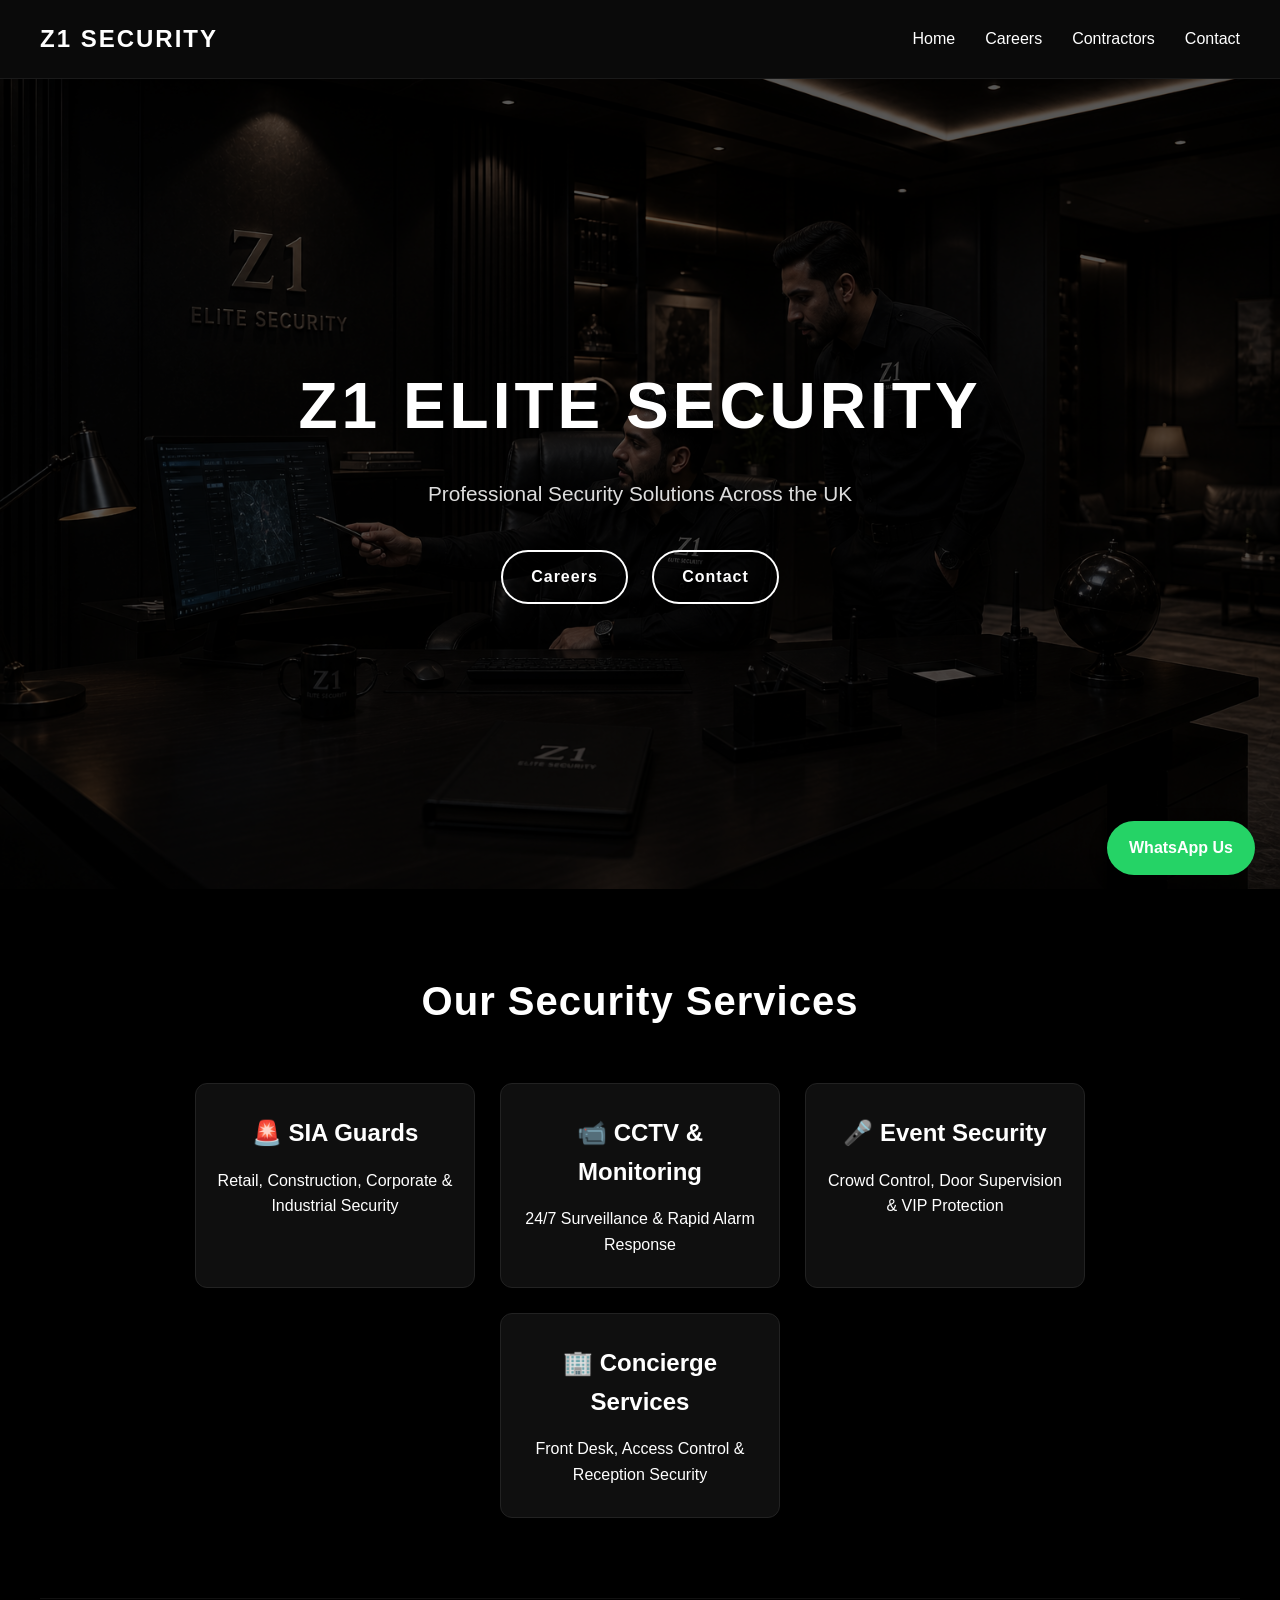
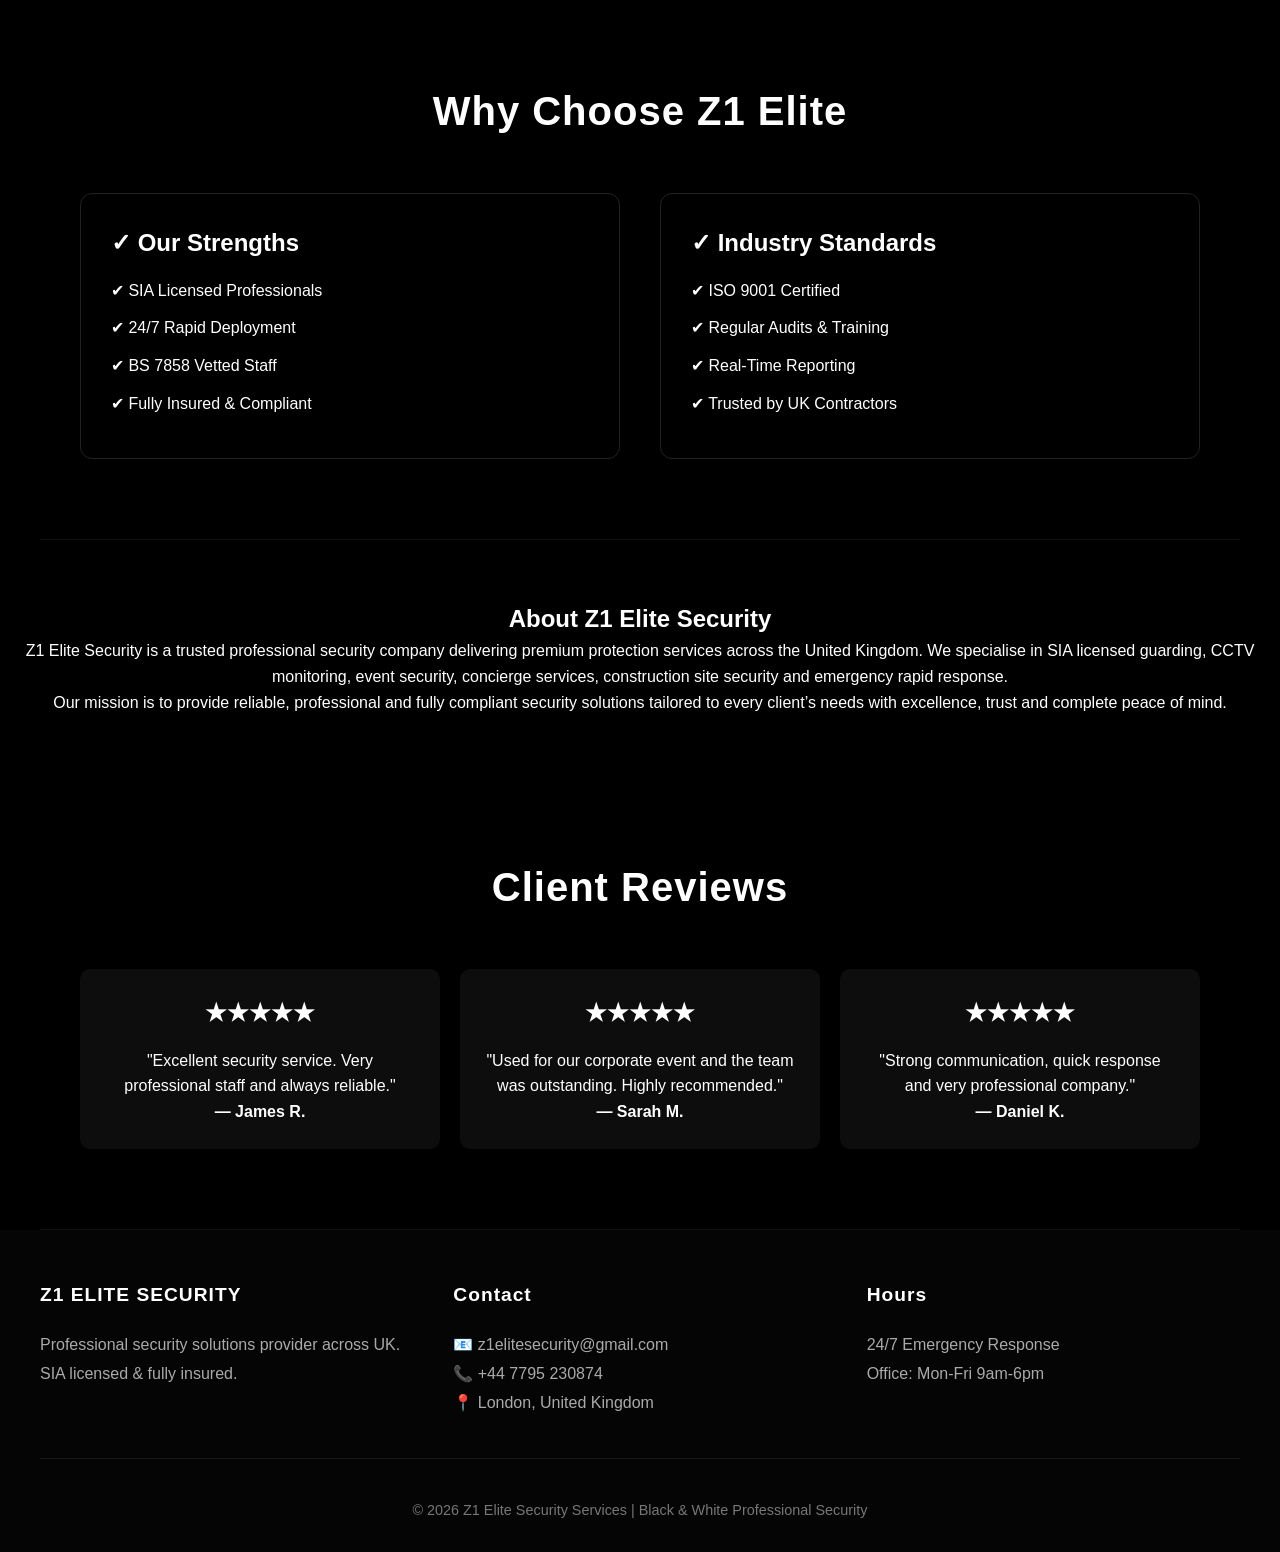
==== index.html @ 3ea1c251 "Update index.html" ====
<!DOCTYPE html>
<html lang="en">
<head>
  <meta charset="UTF-8">
  <meta name="viewport" content="width=device-width, initial-scale=1.0">

  <!-- SEO Fixed -->
  <title>Z1 Elite Security</title>
  <meta name="description" content="Z1 Elite Security provides professional security solutions across the UK including SIA Guards, CCTV Monitoring, Event Security, Concierge Services and 24/7 emergency response.">
  <meta name="keywords" content="Z1 Elite Security, Z1 Security, Security Company UK, SIA Guards London, CCTV Monitoring, Event Security, Security Services UK">
  <meta name="author" content="Z1 Elite Security">
  <meta name="robots" content="index, follow">

  <link rel="icon" href="logo.png">
  <link rel="stylesheet" href="style.css">

  <style>
    /* Hero Section with Banner Image */
    .hero {
      position: relative;
      width: 100%;
      height: 90vh;
      min-height: 500px;
      background: url('bg.png.PNG') center center/cover no-repeat;
      display: flex;
      align-items: center;
      justify-content: center;
      text-align: center;
    }

    .hero-overlay {
      background: rgba(0, 0, 0, 0.65);
      width: 100%;
      height: 100%;
      display: flex;
      flex-direction: column;
      align-items: center;
      justify-content: center;
      padding: 20px;
    }

    .hero h1 {
      font-size: 4rem;
      letter-spacing: 4px;
      margin-bottom: 20px;
      font-weight: 700;
      text-transform: uppercase;
    }

    .hero p {
      font-size: 1.3rem;
      color: #dddddd;
      margin-bottom: 30px;
    }

    .about-section {
      padding: 60px 20px;
      text-align: center;
    }

    .reviews-grid {
      display: grid;
      grid-template-columns: repeat(auto-fit, minmax(280px, 1fr));
      gap: 20px;
      margin-top: 30px;
    }

    .review-card {
      padding: 25px;
      border-radius: 10px;
      background: rgba(255,255,255,0.05);
      box-shadow: 0 5px 15px rgba(0,0,0,0.1);
    }

    .whatsapp-btn {
      position: fixed;
      bottom: 25px;
      right: 25px;
      background: #25D366;
      color: white;
      padding: 14px 22px;
      border-radius: 50px;
      text-decoration: none;
      font-weight: bold;
      z-index: 9999;
      box-shadow: 0 6px 18px rgba(0,0,0,0.25);
    }

    @media (max-width: 800px) {
      .hero h1 {
        font-size: 2rem;
      }
    }
  </style>
</head>
<body>

<nav>
  <div class="logo-text">Z1 SECURITY</div>
  <ul>
    <li><a href="index.html">Home</a></li>
    <li><a href="careers.html">Careers</a></li>
    <li><a href="contractors.html">Contractors</a></li>
    <li><a href="contact.html">Contact</a></li>
  </ul>
</nav>

<!-- Hero Banner Preserved -->
<div class="hero">
  <div class="hero-overlay">
    <h1>Z1 ELITE SECURITY</h1>
    <p>Professional Security Solutions Across the UK</p>
    <div>
      <a href="careers.html" class="btn">Careers</a>
      <a href="contact.html" class="btn">Contact</a>
    </div>
  </div>
</div>

<div class="section">
  <h2>Our Security Services</h2>
  <div class="services-grid">
    <div class="service-card">
      <h3>🚨 SIA Guards</h3>
      <p>Retail, Construction, Corporate & Industrial Security</p>
    </div>
    <div class="service-card">
      <h3>📹 CCTV & Monitoring</h3>
      <p>24/7 Surveillance & Rapid Alarm Response</p>
    </div>
    <div class="service-card">
      <h3>🎤 Event Security</h3>
      <p>Crowd Control, Door Supervision & VIP Protection</p>
    </div>
    <div class="service-card">
      <h3>🏢 Concierge Services</h3>
      <p>Front Desk, Access Control & Reception Security</p>
    </div>
  </div>
</div>

<div class="section">
  <h2>Why Choose Z1 Elite</h2>
  <div class="two-columns">
    <div class="info-box">
      <h3>✓ Our Strengths</h3>
      <ul>
        <li>✔ SIA Licensed Professionals</li>
        <li>✔ 24/7 Rapid Deployment</li>
        <li>✔ BS 7858 Vetted Staff</li>
        <li>✔ Fully Insured & Compliant</li>
      </ul>
    </div>
    <div class="info-box">
      <h3>✓ Industry Standards</h3>
      <ul>
        <li>✔ ISO 9001 Certified</li>
        <li>✔ Regular Audits & Training</li>
        <li>✔ Real-Time Reporting</li>
        <li>✔ Trusted by UK Contractors</li>
      </ul>
    </div>
  </div>
</div>

<!-- Added Professional About Section -->
<div class="about-section">
  <h2>About Z1 Elite Security</h2>
  <p>
    Z1 Elite Security is a trusted professional security company delivering
    premium protection services across the United Kingdom. We specialise in
    SIA licensed guarding, CCTV monitoring, event security, concierge services,
    construction site security and emergency rapid response.
  </p>
  <p>
    Our mission is to provide reliable, professional and fully compliant
    security solutions tailored to every client’s needs with excellence,
    trust and complete peace of mind.
  </p>
</div>

<!-- Added Reviews -->
<div class="section">
  <h2>Client Reviews</h2>
  <div class="reviews-grid">

    <div class="review-card">
      <h3>★★★★★</h3>
      <p>"Excellent security service. Very professional staff and always reliable."</p>
      <strong>— James R.</strong>
    </div>

    <div class="review-card">
      <h3>★★★★★</h3>
      <p>"Used for our corporate event and the team was outstanding. Highly recommended."</p>
      <strong>— Sarah M.</strong>
    </div>

    <div class="review-card">
      <h3>★★★★★</h3>
      <p>"Strong communication, quick response and very professional company."</p>
      <strong>— Daniel K.</strong>
    </div>

  </div>
</div>

<footer>
  <div class="footer-content">
    <div class="footer-column">
      <h4>Z1 ELITE SECURITY</h4>
      <p>Professional security solutions provider across UK. SIA licensed & fully insured.</p>
    </div>

    <div class="footer-column">
      <h4>Contact</h4>
      <p>📧 z1elitesecurity@gmail.com</p>
      <p>📞 +44 7795 230874</p>
      <p>📍 London, United Kingdom</p>
    </div>

    <div class="footer-column">
      <h4>Hours</h4>
      <p>24/7 Emergency Response</p>
      <p>Office: Mon-Fri 9am-6pm</p>
    </div>
  </div>

  <div class="copyright">
    © 2026 Z1 Elite Security Services | Black & White Professional Security
  </div>
</footer>

<!-- WhatsApp Button -->
<a href="https://wa.me/447795230874" class="whatsapp-btn" target="_blank">
  WhatsApp Us
</a>

</body>
</html>
---- style.css ----
/* style.css - Professional Black & White Theme */

* {
  margin: 0;
  padding: 0;
  box-sizing: border-box;
}

body {
  background: #000000;
  color: #ffffff;
  font-family: 'Segoe UI', Arial, sans-serif;
  line-height: 1.6;
}

html {
  scroll-behavior: smooth;
}

/* Navbar */
nav {
  display: flex;
  justify-content: space-between;
  align-items: center;
  padding: 20px 40px;
  background: #0a0a0a;
  border-bottom: 1px solid #1a1a1a;
  position: sticky;
  top: 0;
  z-index: 100;
}

nav .logo-text {
  font-size: 1.5rem;
  font-weight: bold;
  letter-spacing: 2px;
  color: #ffffff;
}

nav ul {
  display: flex;
  list-style: none;
  gap: 30px;
}

nav ul li a {
  color: #ffffff;
  text-decoration: none;
  font-weight: 500;
  transition: 0.3s;
}

nav ul li a:hover {
  color: #aaaaaa;
}

/* Buttons */
.btn {
  display: inline-block;
  background: transparent;
  color: white;
  border: 2px solid white;
  padding: 12px 28px;
  margin: 10px;
  text-decoration: none;
  font-weight: bold;
  letter-spacing: 1px;
  transition: 0.3s;
  border-radius: 40px;
  cursor: pointer;
}

.btn:hover {
  background: white;
  color: black;
}

/* Sections */
.section {
  padding: 80px 40px;
  max-width: 1200px;
  margin: 0 auto;
  text-align: center;
  border-bottom: 1px solid #111;
}

.section h2 {
  font-size: 2.5rem;
  margin-bottom: 50px;
  letter-spacing: 1px;
}

.section h3 {
  font-size: 1.5rem;
  margin-bottom: 15px;
}

/* Cards Grid */
.services-grid, .team-grid {
  display: flex;
  flex-wrap: wrap;
  justify-content: center;
  gap: 25px;
}

.service-card, .team-card {
  background: #0f0f0f;
  padding: 30px 20px;
  width: 280px;
  border-radius: 12px;
  border: 1px solid #222;
  transition: 0.3s;
}

.service-card:hover, .team-card:hover {
  transform: translateY(-5px);
  background: #141414;
}

/* Forms */
input, textarea, select {
  width: 80%;
  max-width: 500px;
  padding: 12px;
  margin: 10px auto;
  background: #1a1a1a;
  border: 1px solid #333;
  color: white;
  border-radius: 6px;
  font-size: 1rem;
  display: block;
}

input:focus, textarea:focus {
  outline: none;
  border-color: #666;
}

/* Footer */
footer {
  background: #050505;
  padding: 50px 40px 30px;
}

.footer-content {
  max-width: 1200px;
  margin: 0 auto;
  display: flex;
  flex-wrap: wrap;
  justify-content: space-between;
  gap: 40px;
}

.footer-column {
  flex: 1;
  min-width: 200px;
}

.footer-column h4 {
  font-size: 1.2rem;
  margin-bottom: 20px;
  letter-spacing: 1px;
}

.footer-column p, .footer-column a {
  color: #aaaaaa;
  text-decoration: none;
  line-height: 1.8;
}

.footer-column a:hover {
  color: white;
}

.copyright {
  text-align: center;
  padding-top: 40px;
  margin-top: 40px;
  border-top: 1px solid #1a1a1a;
  color: #777;
  font-size: 0.9rem;
}

/* Two Columns Layout */
.two-columns {
  display: flex;
  flex-wrap: wrap;
  gap: 40px;
  justify-content: center;
  text-align: left;
}

.info-box {
  background: #000000;
  padding: 30px;
  border-radius: 12px;
  flex: 1;
  min-width: 250px;
  border: 1px solid #222;
}

.info-box ul {
  list-style: none;
}

.info-box li {
  margin: 12px 0;
  color: #ffffff;
}

/* Responsive */
@media (max-width: 800px) {
  nav {
    flex-direction: column;
    gap: 15px;
  }
  .section h2 {
    font-size: 1.8rem;
  }
  .section {
    padding: 50px 20px;
  }
  input, textarea {
    width: 95%;
  }
}
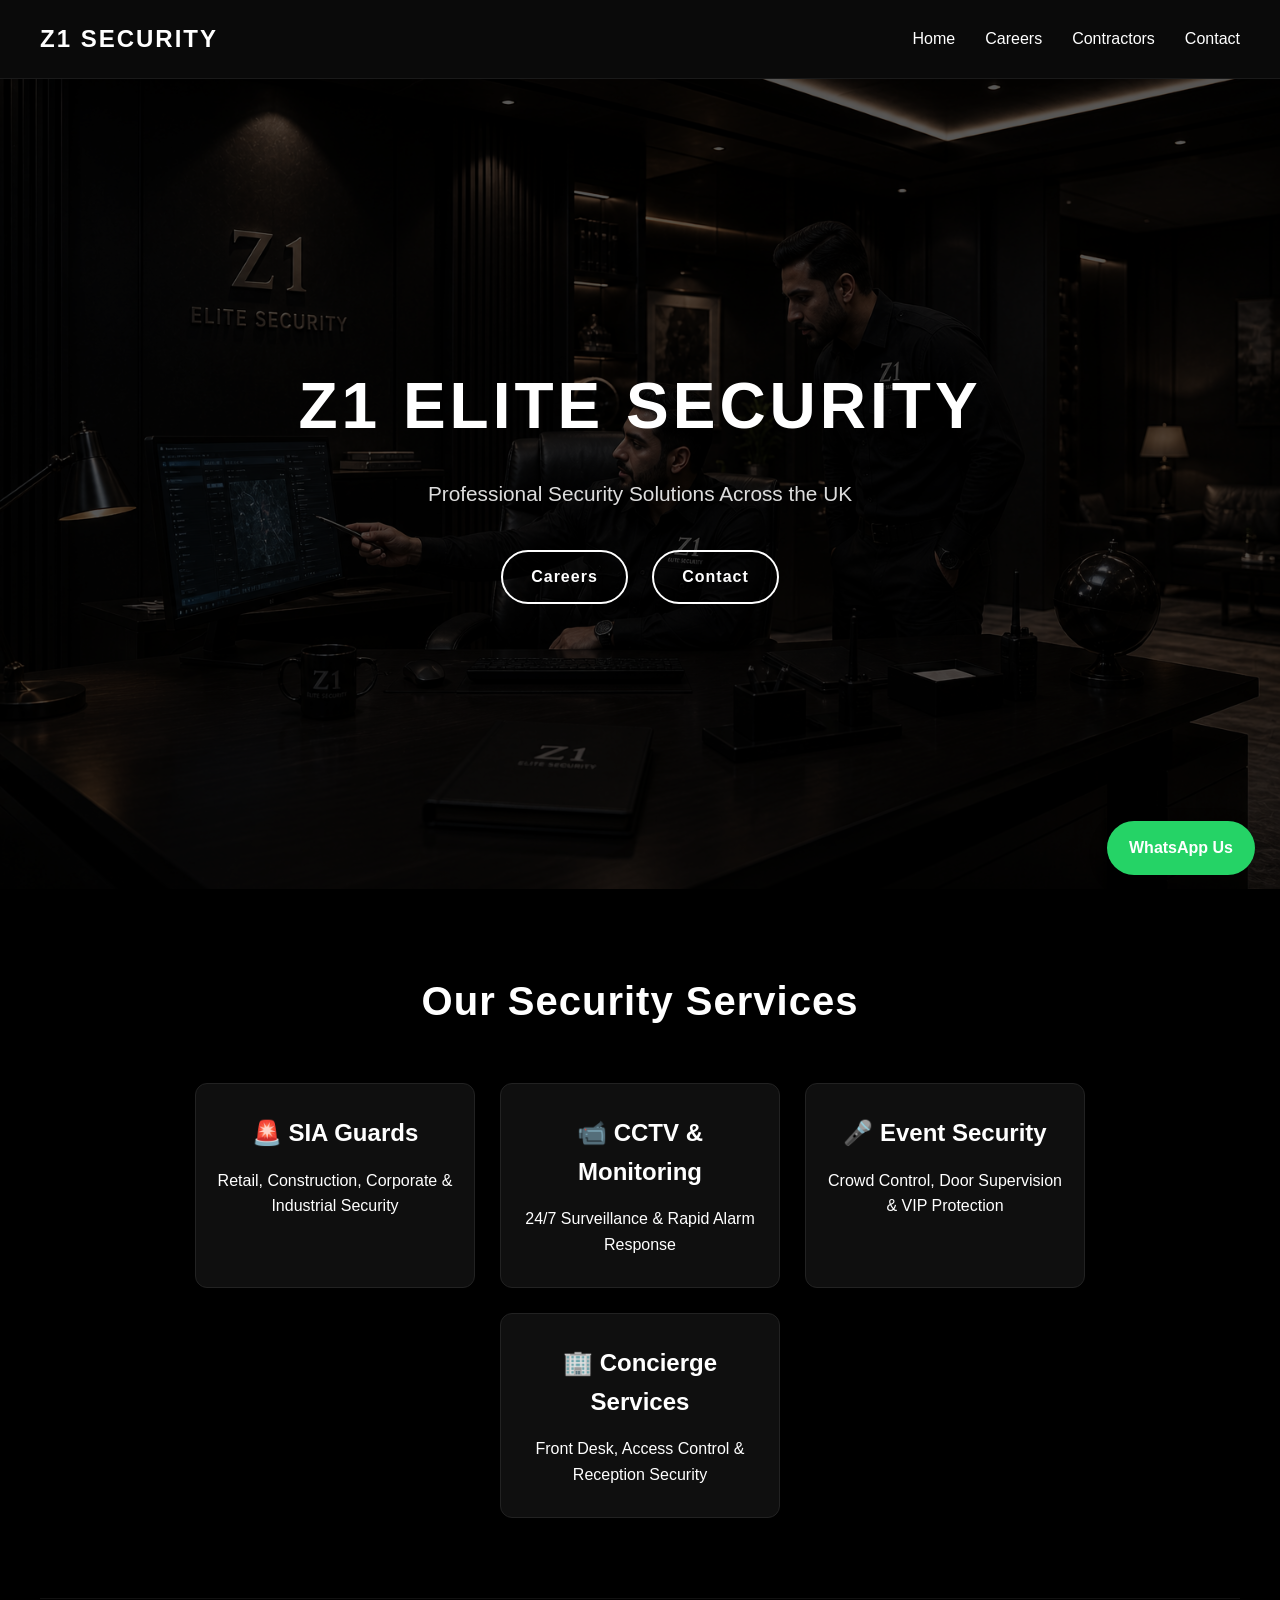
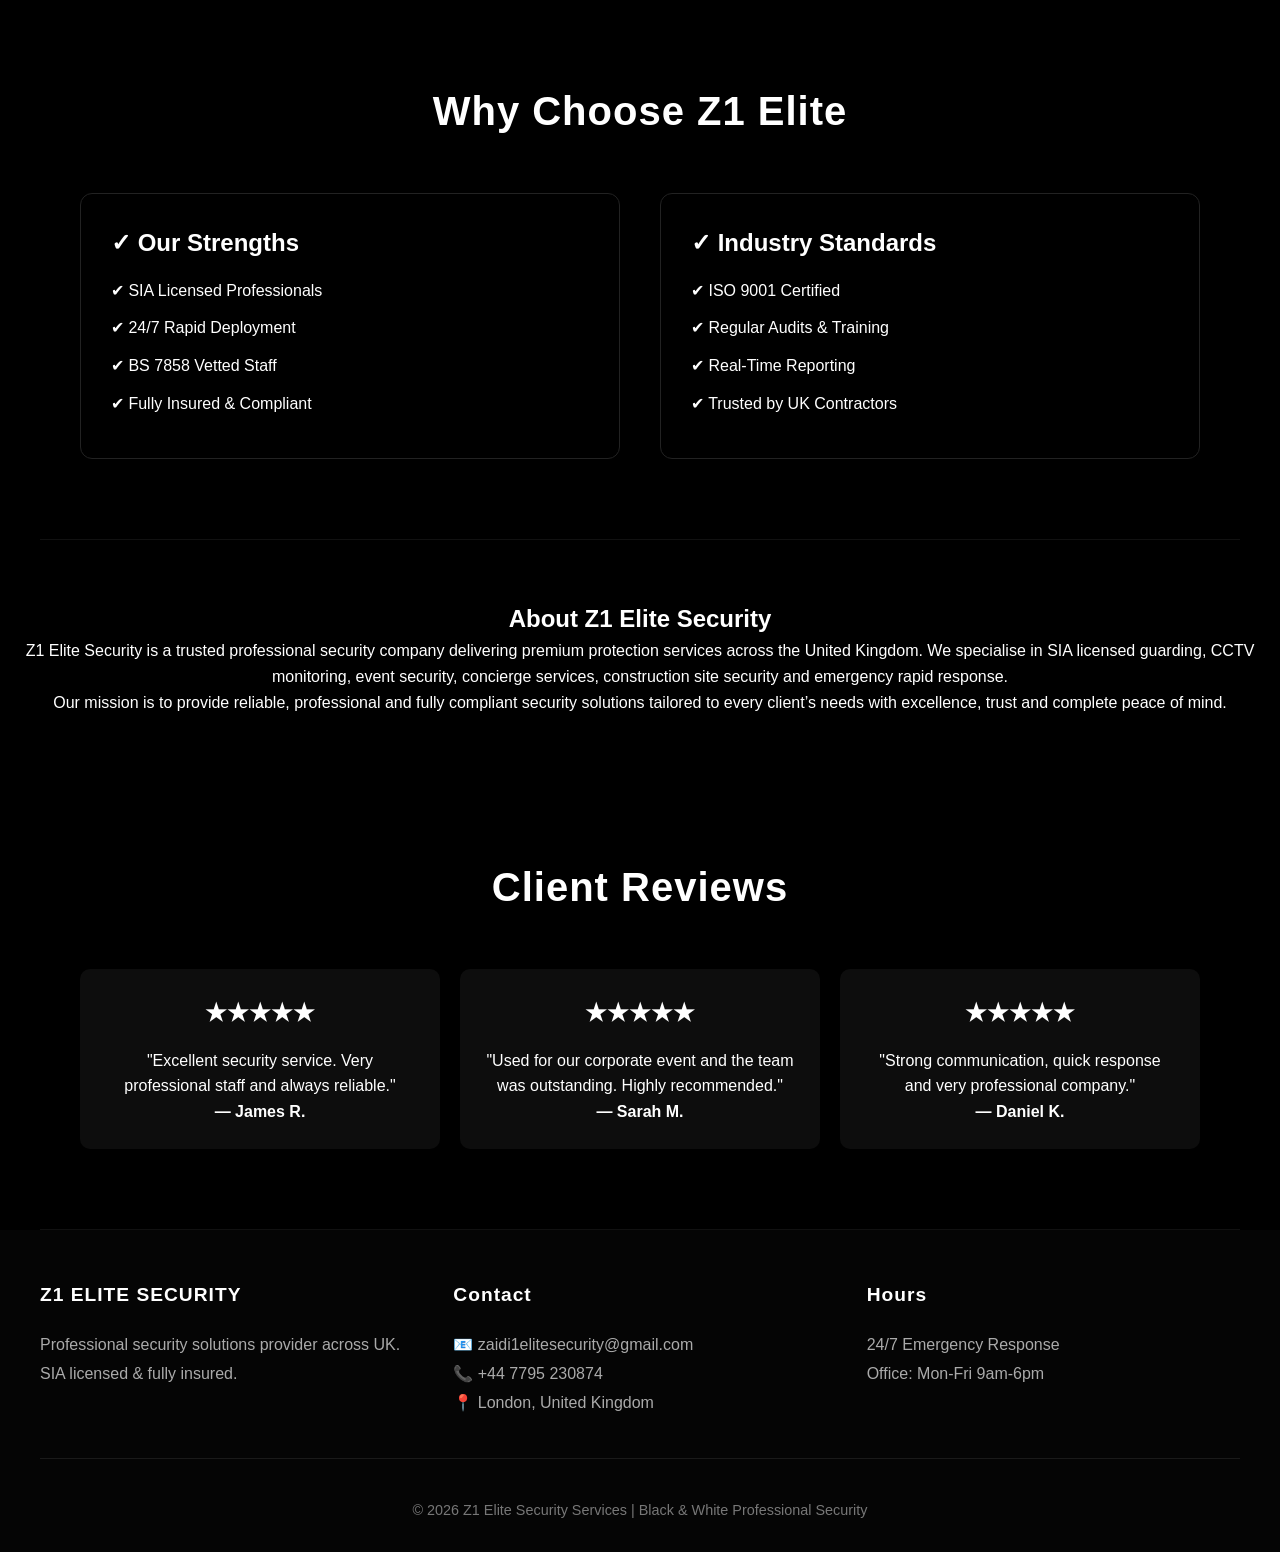
==== commit 91ab4ff4: "Update index.html" ====
--- a/index.html
+++ b/index.html
@@ -214,7 +214,7 @@
 
     <div class="footer-column">
       <h4>Contact</h4>
-      <p>📧 z1elitesecurity@gmail.com</p>
+      <p>📧 zaidi1elitesecurity@gmail.com</p>
       <p>📞 +44 7795 230874</p>
       <p>📍 London, United Kingdom</p>
     </div>
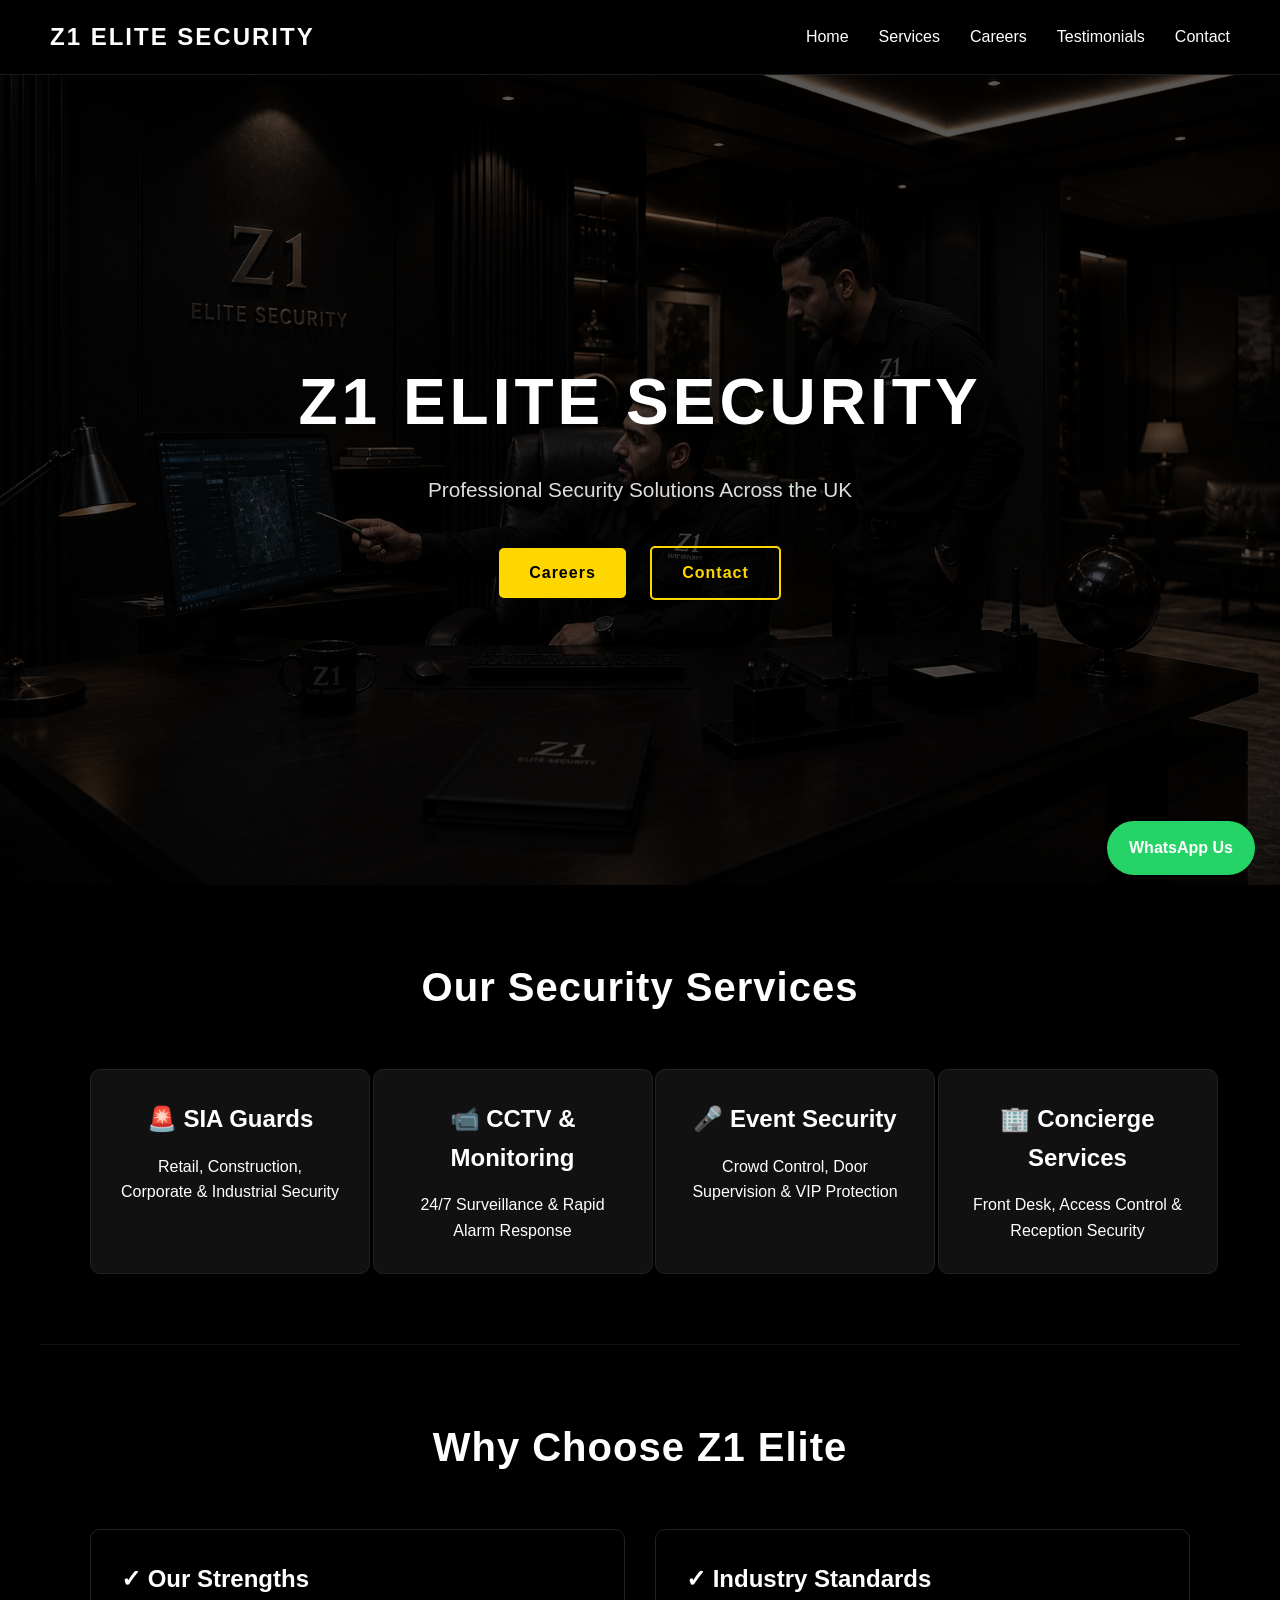
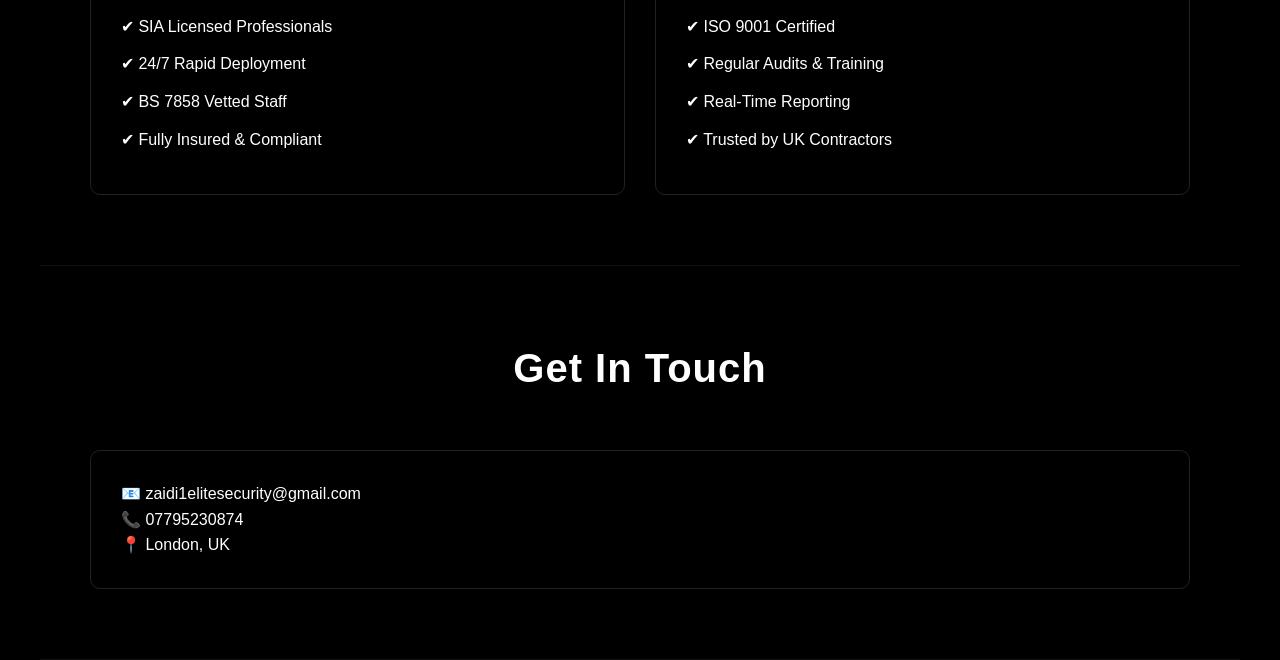
==== commit a7b000de: "Update index.html" ====
--- a/index.html
+++ b/index.html
@@ -5,17 +5,95 @@
   <meta name="viewport" content="width=device-width, initial-scale=1.0">
 
   <!-- SEO Fixed -->
-  <title>Z1 Elite Security</title>
+  <title>Z1 Elite Security Services | Security Company London UK</title>
+
   <meta name="description" content="Z1 Elite Security provides professional security solutions across the UK including SIA Guards, CCTV Monitoring, Event Security, Concierge Services and 24/7 emergency response.">
+
   <meta name="keywords" content="Z1 Elite Security, Z1 Security, Security Company UK, SIA Guards London, CCTV Monitoring, Event Security, Security Services UK">
+
   <meta name="author" content="Z1 Elite Security">
   <meta name="robots" content="index, follow">
 
   <link rel="icon" href="logo.png">
+  <link rel="canonical" href="https://z1elitesecurity.com/">
   <link rel="stylesheet" href="style.css">
 
+  <!-- Open Graph SEO -->
+  <meta property="og:title" content="Z1 Elite Security Services | London UK">
+  <meta property="og:description" content="Professional SIA Licensed Security Company in UK offering Guards, CCTV & Event Security.">
+  <meta property="og:type" content="website">
+  <meta property="og:url" content="https://z1elitesecurity.com">
+
+  <!-- Schema SEO -->
+  <script type="application/ld+json">
+  {
+    "@context": "https://schema.org",
+    "@type": "Organization",
+    "name": "Z1 Elite Security Services",
+    "url": "https://z1elitesecurity.com",
+    "email": "zaidi1elitesecurity@gmail.com",
+    "telephone": "+447795230874",
+    "address": {
+      "@type": "PostalAddress",
+      "addressLocality": "London",
+      "addressCountry": "UK"
+    }
+  }
+  </script>
+
   <style>
-    /* Hero Section with Banner Image */
+    * {
+      margin: 0;
+      padding: 0;
+      box-sizing: border-box;
+    }
+
+    body {
+      font-family: 'Segoe UI', Tahoma, Geneva, Verdana, sans-serif;
+      line-height: 1.6;
+      color: #fff;
+      background: #000;
+    }
+
+    /* Sticky Navigation */
+    nav {
+      background: #000;
+      color: white;
+      display: flex;
+      justify-content: space-between;
+      align-items: center;
+      padding: 18px 50px;
+      position: sticky;
+      top: 0;
+      z-index: 1000;
+      flex-wrap: wrap;
+    }
+
+    .logo-text {
+      font-size: 1.5rem;
+      font-weight: bold;
+      letter-spacing: 2px;
+    }
+
+    nav ul {
+      display: flex;
+      list-style: none;
+      gap: 30px;
+      flex-wrap: wrap;
+    }
+
+    nav ul li a {
+      color: white;
+      text-decoration: none;
+      font-weight: 500;
+      transition: 0.3s;
+    }
+
+    nav ul li a:hover {
+      color: gold;
+    }
+
+    /* Hero Section */
     .hero {
       position: relative;
       width: 100%;
@@ -45,6 +123,7 @@
       margin-bottom: 20px;
       font-weight: 700;
       text-transform: uppercase;
+      color: white;
     }
 
     .hero p {
@@ -53,23 +132,80 @@
       margin-bottom: 30px;
     }
 
-    .about-section {
-      padding: 60px 20px;
+    .btn {
+      display: inline-block;
+      background: gold;
+      color: black;
+      padding: 12px 30px;
+      margin: 10px;
+      text-decoration: none;
+      font-weight: bold;
+      border-radius: 5px;
+      transition: 0.3s;
+      border: none;
+      cursor: pointer;
+    }
+
+    .btn-outline {
+      background: transparent;
+      border: 2px solid gold;
+      color: gold;
+    }
+
+    .btn-outline:hover {
+      background: gold;
+      color: black;
+    }
+
+    .btn:hover {
+      transform: translateY(-3px);
+      box-shadow: 0 5px 15px rgba(0,0,0,0.3);
+    }
+
+    /* Sections */
+    .section {
+      padding: 70px 50px;
+      max-width: 1200px;
+      margin: auto;
+    }
+
+    .section h2 {
       text-align: center;
-    }
-
-    .reviews-grid {
+      font-size: 2.5rem;
+      margin-bottom: 50px;
+      color: #fff;
+    }
+
+    .services-grid {
       display: grid;
-      grid-template-columns: repeat(auto-fit, minmax(280px, 1fr));
-      gap: 20px;
+      grid-template-columns: repeat(auto-fit, minmax(250px, 1fr));
+      gap: 30px;
       margin-top: 30px;
     }
 
-    .review-card {
-      padding: 25px;
+    .service-card {
+      background: #111;
+      padding: 30px;
       border-radius: 10px;
-      background: rgba(255,255,255,0.05);
-      box-shadow: 0 5px 15px rgba(0,0,0,0.1);
+      text-align: center;
+      transition: 0.3s;
+    }
+
+    .service-card:hover {
+      transform: translateY(-10px);
+    }
+
+    .two-columns {
+      display: grid;
+      grid-template-columns: repeat(auto-fit, minmax(300px, 1fr));
+      gap: 30px;
+    }
+
+    .info-box {
+      background: #000;
+      padding: 30px;
+      border-radius: 10px;
+      border: 1px solid #222;
     }
 
     .whatsapp-btn {
@@ -83,7 +219,6 @@
       text-decoration: none;
       font-weight: bold;
       z-index: 9999;
-      box-shadow: 0 6px 18px rgba(0,0,0,0.25);
     }
 
     @media (max-width: 800px) {
@@ -93,31 +228,34 @@
     }
   </style>
 </head>
+
 <body>
 
 <nav>
-  <div class="logo-text">Z1 SECURITY</div>
+  <div class="logo-text">Z1 ELITE SECURITY</div>
   <ul>
-    <li><a href="index.html">Home</a></li>
-    <li><a href="careers.html">Careers</a></li>
-    <li><a href="contractors.html">Contractors</a></li>
-    <li><a href="contact.html">Contact</a></li>
+    <li><a href="#home">Home</a></li>
+    <li><a href="#services">Services</a></li>
+    <li><a href="#careers">Careers</a></li>
+    <li><a href="#testimonials">Testimonials</a></li>
+    <li><a href="#contact">Contact</a></li>
   </ul>
 </nav>
 
-<!-- Hero Banner Preserved -->
-<div class="hero">
+<!-- Hero Section -->
+<div class="hero" id="home">
   <div class="hero-overlay">
     <h1>Z1 ELITE SECURITY</h1>
     <p>Professional Security Solutions Across the UK</p>
     <div>
-      <a href="careers.html" class="btn">Careers</a>
-      <a href="contact.html" class="btn">Contact</a>
+      <a href="#careers" class="btn">Careers</a>
+      <a href="#contact" class="btn btn-outline">Contact</a>
     </div>
   </div>
 </div>
 
-<div class="section">
+<!-- Services -->
+<div class="section" id="services">
   <h2>Our Security Services</h2>
   <div class="services-grid">
     <div class="service-card">
@@ -139,6 +277,7 @@
   </div>
 </div>
 
+<!-- Why Choose -->
 <div class="section">
   <h2>Why Choose Z1 Elite</h2>
   <div class="two-columns">
@@ -151,6 +290,7 @@
         <li>✔ Fully Insured & Compliant</li>
       </ul>
     </div>
+
     <div class="info-box">
       <h3>✓ Industry Standards</h3>
       <ul>
@@ -163,78 +303,22 @@
   </div>
 </div>
 
-<!-- Added Professional About Section -->
-<div class="about-section">
-  <h2>About Z1 Elite Security</h2>
-  <p>
-    Z1 Elite Security is a trusted professional security company delivering
-    premium protection services across the United Kingdom. We specialise in
-    SIA licensed guarding, CCTV monitoring, event security, concierge services,
-    construction site security and emergency rapid response.
-  </p>
-  <p>
-    Our mission is to provide reliable, professional and fully compliant
-    security solutions tailored to every client’s needs with excellence,
-    trust and complete peace of mind.
-  </p>
-</div>
-
-<!-- Added Reviews -->
-<div class="section">
-  <h2>Client Reviews</h2>
-  <div class="reviews-grid">
-
-    <div class="review-card">
-      <h3>★★★★★</h3>
-      <p>"Excellent security service. Very professional staff and always reliable."</p>
-      <strong>— James R.</strong>
-    </div>
-
-    <div class="review-card">
-      <h3>★★★★★</h3>
-      <p>"Used for our corporate event and the team was outstanding. Highly recommended."</p>
-      <strong>— Sarah M.</strong>
-    </div>
-
-    <div class="review-card">
-      <h3>★★★★★</h3>
-      <p>"Strong communication, quick response and very professional company."</p>
-      <strong>— Daniel K.</strong>
-    </div>
-
+<!-- Contact -->
+<div class="section" id="contact">
+  <h2>Get In Touch</h2>
+  <div class="two-columns">
+    <div class="info-box">
+      <p>📧 zaidi1elitesecurity@gmail.com</p>
+      <p>📞 07795230874</p>
+      <p>📍 London, UK</p>
+    </div>
   </div>
 </div>
 
-<footer>
-  <div class="footer-content">
-    <div class="footer-column">
-      <h4>Z1 ELITE SECURITY</h4>
-      <p>Professional security solutions provider across UK. SIA licensed & fully insured.</p>
-    </div>
-
-    <div class="footer-column">
-      <h4>Contact</h4>
-      <p>📧 zaidi1elitesecurity@gmail.com</p>
-      <p>📞 +44 7795 230874</p>
-      <p>📍 London, United Kingdom</p>
-    </div>
-
-    <div class="footer-column">
-      <h4>Hours</h4>
-      <p>24/7 Emergency Response</p>
-      <p>Office: Mon-Fri 9am-6pm</p>
-    </div>
-  </div>
-
-  <div class="copyright">
-    © 2026 Z1 Elite Security Services | Black & White Professional Security
-  </div>
-</footer>
-
-<!-- WhatsApp Button -->
+<!-- WhatsApp -->
 <a href="https://wa.me/447795230874" class="whatsapp-btn" target="_blank">
   WhatsApp Us
 </a>
 
 </body>
-</html>+</html>
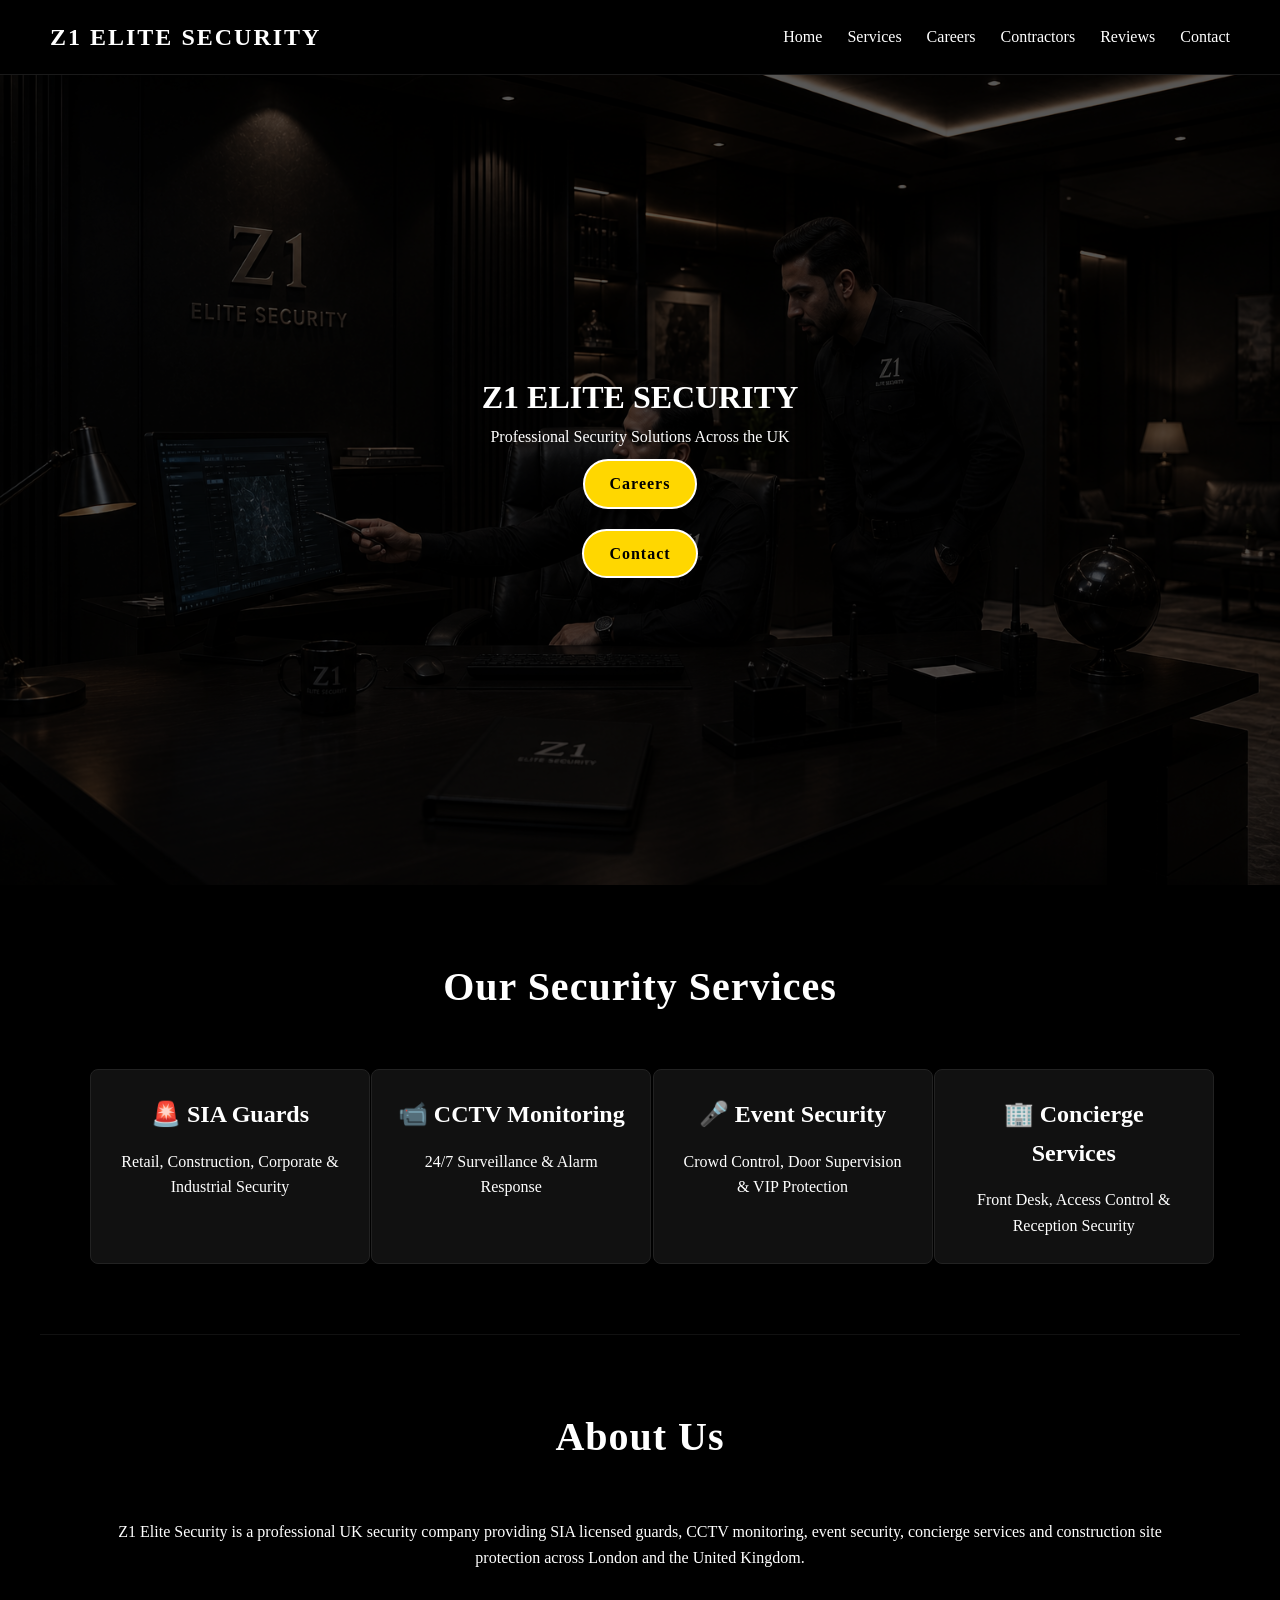
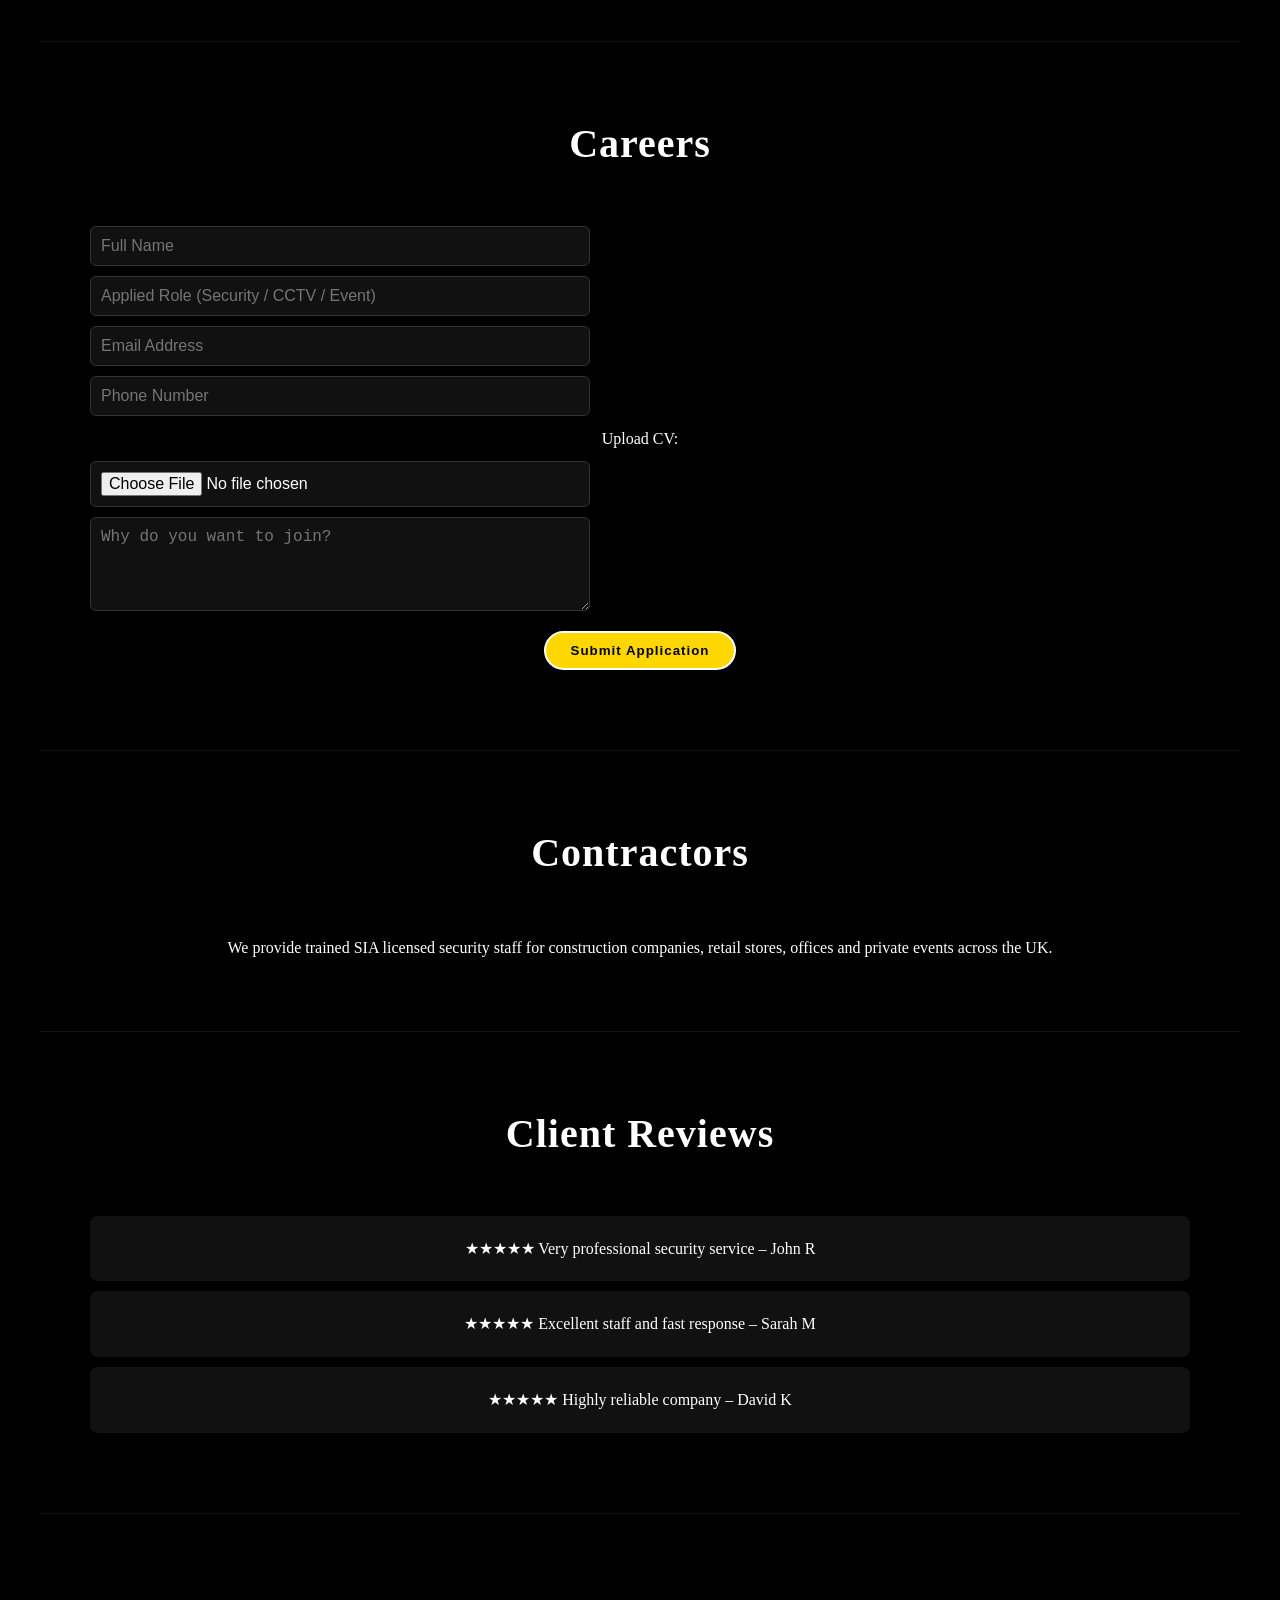
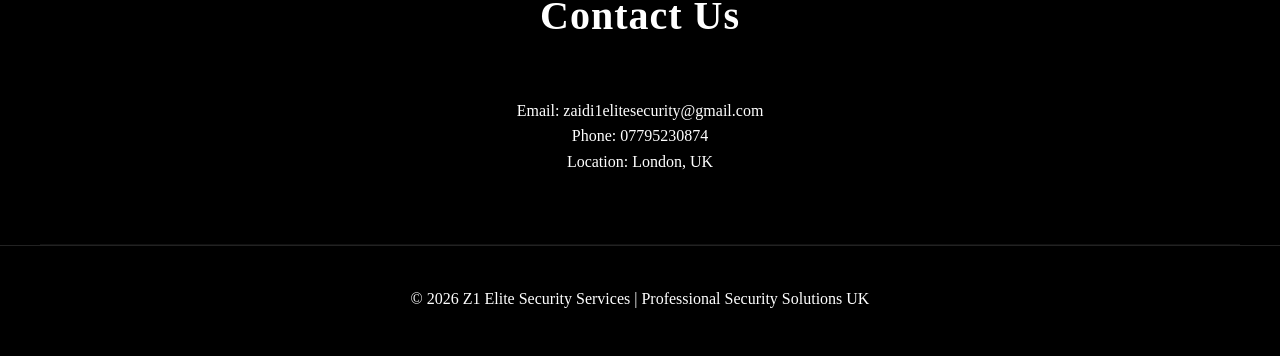
==== commit 4aaec2a4: "Update index.html" ====
--- a/index.html
+++ b/index.html
@@ -4,227 +4,123 @@
   <meta charset="UTF-8">
   <meta name="viewport" content="width=device-width, initial-scale=1.0">
 
-  <!-- SEO Fixed -->
+  <!-- SEO -->
   <title>Z1 Elite Security Services | Security Company London UK</title>
 
   <meta name="description" content="Z1 Elite Security provides professional security solutions across the UK including SIA Guards, CCTV Monitoring, Event Security, Concierge Services and 24/7 emergency response.">
 
-  <meta name="keywords" content="Z1 Elite Security, Z1 Security, Security Company UK, SIA Guards London, CCTV Monitoring, Event Security, Security Services UK">
-
+  <meta name="keywords" content="Z1 Elite Security, Security Company UK, SIA Guards London, CCTV Monitoring, Event Security, Security Services UK">
+
+  <meta name="robots" content="index, follow">
   <meta name="author" content="Z1 Elite Security">
-  <meta name="robots" content="index, follow">
 
   <link rel="icon" href="logo.png">
   <link rel="canonical" href="https://z1elitesecurity.com/">
   <link rel="stylesheet" href="style.css">
 
-  <!-- Open Graph SEO -->
-  <meta property="og:title" content="Z1 Elite Security Services | London UK">
-  <meta property="og:description" content="Professional SIA Licensed Security Company in UK offering Guards, CCTV & Event Security.">
-  <meta property="og:type" content="website">
-  <meta property="og:url" content="https://z1elitesecurity.com">
-
-  <!-- Schema SEO -->
-  <script type="application/ld+json">
-  {
-    "@context": "https://schema.org",
-    "@type": "Organization",
-    "name": "Z1 Elite Security Services",
-    "url": "https://z1elitesecurity.com",
-    "email": "zaidi1elitesecurity@gmail.com",
-    "telephone": "+447795230874",
-    "address": {
-      "@type": "PostalAddress",
-      "addressLocality": "London",
-      "addressCountry": "UK"
-    }
-  }
-  </script>
-
   <style>
-    * {
-      margin: 0;
-      padding: 0;
-      box-sizing: border-box;
-    }
+    * {margin:0;padding:0;box-sizing:border-box;}
 
     body {
-      font-family: 'Segoe UI', Tahoma, Geneva, Verdana, sans-serif;
-      line-height: 1.6;
-      color: #fff;
-      background: #000;
-    }
-
-    /* Sticky Navigation */
+      font-family:'Segoe UI';
+      line-height:1.6;
+      color:#fff;
+      background:#000;
+    }
+
     nav {
-      background: #000;
-      color: white;
-      display: flex;
-      justify-content: space-between;
-      align-items: center;
-      padding: 18px 50px;
-      position: sticky;
-      top: 0;
-      z-index: 1000;
-      flex-wrap: wrap;
+      background:#000;
+      display:flex;
+      justify-content:space-between;
+      padding:18px 50px;
+      position:sticky;
+      top:0;
     }
 
     .logo-text {
-      font-size: 1.5rem;
-      font-weight: bold;
-      letter-spacing: 2px;
+      font-size:20px;
+      font-weight:bold;
+      letter-spacing:2px;
     }
 
     nav ul {
-      display: flex;
-      list-style: none;
-      gap: 30px;
-      flex-wrap: wrap;
+      display:flex;
+      gap:25px;
+      list-style:none;
     }
 
     nav ul li a {
-      color: white;
-      text-decoration: none;
-      font-weight: 500;
-      transition: 0.3s;
-    }
-
-    nav ul li a:hover {
-      color: gold;
-    }
-
-    /* Hero Section */
+      color:#fff;
+      text-decoration:none;
+    }
+
     .hero {
-      position: relative;
-      width: 100%;
-      height: 90vh;
-      min-height: 500px;
-      background: url('bg.png.PNG') center center/cover no-repeat;
-      display: flex;
-      align-items: center;
-      justify-content: center;
-      text-align: center;
+      height:90vh;
+      background:url('bg.png.PNG') center/cover no-repeat;
+      display:flex;
+      align-items:center;
+      justify-content:center;
+      text-align:center;
     }
 
     .hero-overlay {
-      background: rgba(0, 0, 0, 0.65);
-      width: 100%;
-      height: 100%;
-      display: flex;
-      flex-direction: column;
-      align-items: center;
-      justify-content: center;
-      padding: 20px;
-    }
-
-    .hero h1 {
-      font-size: 4rem;
-      letter-spacing: 4px;
-      margin-bottom: 20px;
-      font-weight: 700;
-      text-transform: uppercase;
-      color: white;
-    }
-
-    .hero p {
-      font-size: 1.3rem;
-      color: #dddddd;
-      margin-bottom: 30px;
+      background:rgba(0,0,0,0.65);
+      width:100%;
+      height:100%;
+      display:flex;
+      flex-direction:column;
+      justify-content:center;
+      align-items:center;
     }
 
     .btn {
-      display: inline-block;
-      background: gold;
-      color: black;
-      padding: 12px 30px;
-      margin: 10px;
-      text-decoration: none;
-      font-weight: bold;
-      border-radius: 5px;
-      transition: 0.3s;
-      border: none;
-      cursor: pointer;
-    }
-
-    .btn-outline {
-      background: transparent;
-      border: 2px solid gold;
-      color: gold;
-    }
-
-    .btn-outline:hover {
-      background: gold;
-      color: black;
-    }
-
-    .btn:hover {
-      transform: translateY(-3px);
-      box-shadow: 0 5px 15px rgba(0,0,0,0.3);
-    }
-
-    /* Sections */
+      background:gold;
+      color:#000;
+      padding:10px 25px;
+      margin:10px;
+      text-decoration:none;
+      font-weight:bold;
+      display:inline-block;
+    }
+
     .section {
-      padding: 70px 50px;
-      max-width: 1200px;
-      margin: auto;
-    }
-
-    .section h2 {
-      text-align: center;
-      font-size: 2.5rem;
-      margin-bottom: 50px;
-      color: #fff;
+      padding:70px 50px;
     }
 
     .services-grid {
-      display: grid;
-      grid-template-columns: repeat(auto-fit, minmax(250px, 1fr));
-      gap: 30px;
-      margin-top: 30px;
+      display:grid;
+      grid-template-columns:repeat(auto-fit,minmax(250px,1fr));
+      gap:25px;
     }
 
     .service-card {
-      background: #111;
-      padding: 30px;
-      border-radius: 10px;
-      text-align: center;
-      transition: 0.3s;
-    }
-
-    .service-card:hover {
-      transform: translateY(-10px);
-    }
-
-    .two-columns {
-      display: grid;
-      grid-template-columns: repeat(auto-fit, minmax(300px, 1fr));
-      gap: 30px;
-    }
-
-    .info-box {
-      background: #000;
-      padding: 30px;
-      border-radius: 10px;
-      border: 1px solid #222;
-    }
-
-    .whatsapp-btn {
-      position: fixed;
-      bottom: 25px;
-      right: 25px;
-      background: #25D366;
-      color: white;
-      padding: 14px 22px;
-      border-radius: 50px;
-      text-decoration: none;
-      font-weight: bold;
-      z-index: 9999;
-    }
-
-    @media (max-width: 800px) {
-      .hero h1 {
-        font-size: 2rem;
-      }
+      background:#111;
+      padding:25px;
+      text-align:center;
+      border-radius:8px;
+    }
+
+    .review {
+      background:#111;
+      padding:20px;
+      margin:10px 0;
+      border-radius:8px;
+    }
+
+    .form input,.form textarea {
+      width:100%;
+      padding:10px;
+      margin:10px 0;
+      background:#111;
+      border:1px solid #333;
+      color:#fff;
+    }
+
+    footer {
+      text-align:center;
+      padding:40px;
+      background:#000;
+      border-top:1px solid #222;
     }
   </style>
 </head>
@@ -237,88 +133,115 @@
     <li><a href="#home">Home</a></li>
     <li><a href="#services">Services</a></li>
     <li><a href="#careers">Careers</a></li>
-    <li><a href="#testimonials">Testimonials</a></li>
+    <li><a href="#contractors">Contractors</a></li>
+    <li><a href="#reviews">Reviews</a></li>
     <li><a href="#contact">Contact</a></li>
   </ul>
 </nav>
 
-<!-- Hero Section -->
+<!-- HERO -->
 <div class="hero" id="home">
   <div class="hero-overlay">
     <h1>Z1 ELITE SECURITY</h1>
     <p>Professional Security Solutions Across the UK</p>
-    <div>
-      <a href="#careers" class="btn">Careers</a>
-      <a href="#contact" class="btn btn-outline">Contact</a>
-    </div>
+    <a href="#careers" class="btn">Careers</a>
+    <a href="#contact" class="btn">Contact</a>
   </div>
 </div>
 
-<!-- Services -->
+<!-- SERVICES -->
 <div class="section" id="services">
   <h2>Our Security Services</h2>
+
   <div class="services-grid">
+
     <div class="service-card">
       <h3>🚨 SIA Guards</h3>
       <p>Retail, Construction, Corporate & Industrial Security</p>
     </div>
-    <div class="service-card">
-      <h3>📹 CCTV & Monitoring</h3>
-      <p>24/7 Surveillance & Rapid Alarm Response</p>
-    </div>
+
+    <div class="service-card">
+      <h3>📹 CCTV Monitoring</h3>
+      <p>24/7 Surveillance & Alarm Response</p>
+    </div>
+
     <div class="service-card">
       <h3>🎤 Event Security</h3>
       <p>Crowd Control, Door Supervision & VIP Protection</p>
     </div>
+
     <div class="service-card">
       <h3>🏢 Concierge Services</h3>
       <p>Front Desk, Access Control & Reception Security</p>
     </div>
+
   </div>
 </div>
 
-<!-- Why Choose -->
+<!-- ABOUT -->
 <div class="section">
-  <h2>Why Choose Z1 Elite</h2>
-  <div class="two-columns">
-    <div class="info-box">
-      <h3>✓ Our Strengths</h3>
-      <ul>
-        <li>✔ SIA Licensed Professionals</li>
-        <li>✔ 24/7 Rapid Deployment</li>
-        <li>✔ BS 7858 Vetted Staff</li>
-        <li>✔ Fully Insured & Compliant</li>
-      </ul>
-    </div>
-
-    <div class="info-box">
-      <h3>✓ Industry Standards</h3>
-      <ul>
-        <li>✔ ISO 9001 Certified</li>
-        <li>✔ Regular Audits & Training</li>
-        <li>✔ Real-Time Reporting</li>
-        <li>✔ Trusted by UK Contractors</li>
-      </ul>
-    </div>
-  </div>
-</div>
-
-<!-- Contact -->
+  <h2>About Us</h2>
+  <p>
+    Z1 Elite Security is a professional UK security company providing SIA licensed guards,
+    CCTV monitoring, event security, concierge services and construction site protection
+    across London and the United Kingdom.
+  </p>
+</div>
+
+<!-- CAREERS (FIXED + CV UPLOAD REAL FORM) -->
+<div class="section" id="careers">
+  <h2>Careers</h2>
+
+  <form class="form" action="https://formspree.io/f/mykoeplb" method="POST" enctype="multipart/form-data">
+
+    <input type="text" name="name" placeholder="Full Name" required>
+
+    <input type="text" name="role" placeholder="Applied Role (Security / CCTV / Event)" required>
+
+    <input type="email" name="email" placeholder="Email Address" required>
+
+    <input type="tel" name="phone" placeholder="Phone Number">
+
+    <label>Upload CV:</label>
+    <input type="file" name="cv" required>
+
+    <textarea name="message" rows="4" placeholder="Why do you want to join?"></textarea>
+
+    <button class="btn" type="submit">Submit Application</button>
+  </form>
+</div>
+
+<!-- CONTRACTORS -->
+<div class="section" id="contractors">
+  <h2>Contractors</h2>
+  <p>
+    We provide trained SIA licensed security staff for construction companies, retail stores,
+    offices and private events across the UK.
+  </p>
+</div>
+
+<!-- REVIEWS -->
+<div class="section" id="reviews">
+  <h2>Client Reviews</h2>
+
+  <div class="review">★★★★★ Very professional security service – John R</div>
+  <div class="review">★★★★★ Excellent staff and fast response – Sarah M</div>
+  <div class="review">★★★★★ Highly reliable company – David K</div>
+
+</div>
+
+<!-- CONTACT -->
 <div class="section" id="contact">
-  <h2>Get In Touch</h2>
-  <div class="two-columns">
-    <div class="info-box">
-      <p>📧 zaidi1elitesecurity@gmail.com</p>
-      <p>📞 07795230874</p>
-      <p>📍 London, UK</p>
-    </div>
-  </div>
-</div>
-
-<!-- WhatsApp -->
-<a href="https://wa.me/447795230874" class="whatsapp-btn" target="_blank">
-  WhatsApp Us
-</a>
+  <h2>Contact Us</h2>
+
+  <p>Email: zaidi1elitesecurity@gmail.com</p>
+  <p>Phone: 07795230874</p>
+  <p>Location: London, UK</p>
+</div>
+
+<footer>
+  © 2026 Z1 Elite Security Services | Professional Security Solutions UK
+</footer>
 
 </body>
 </html>
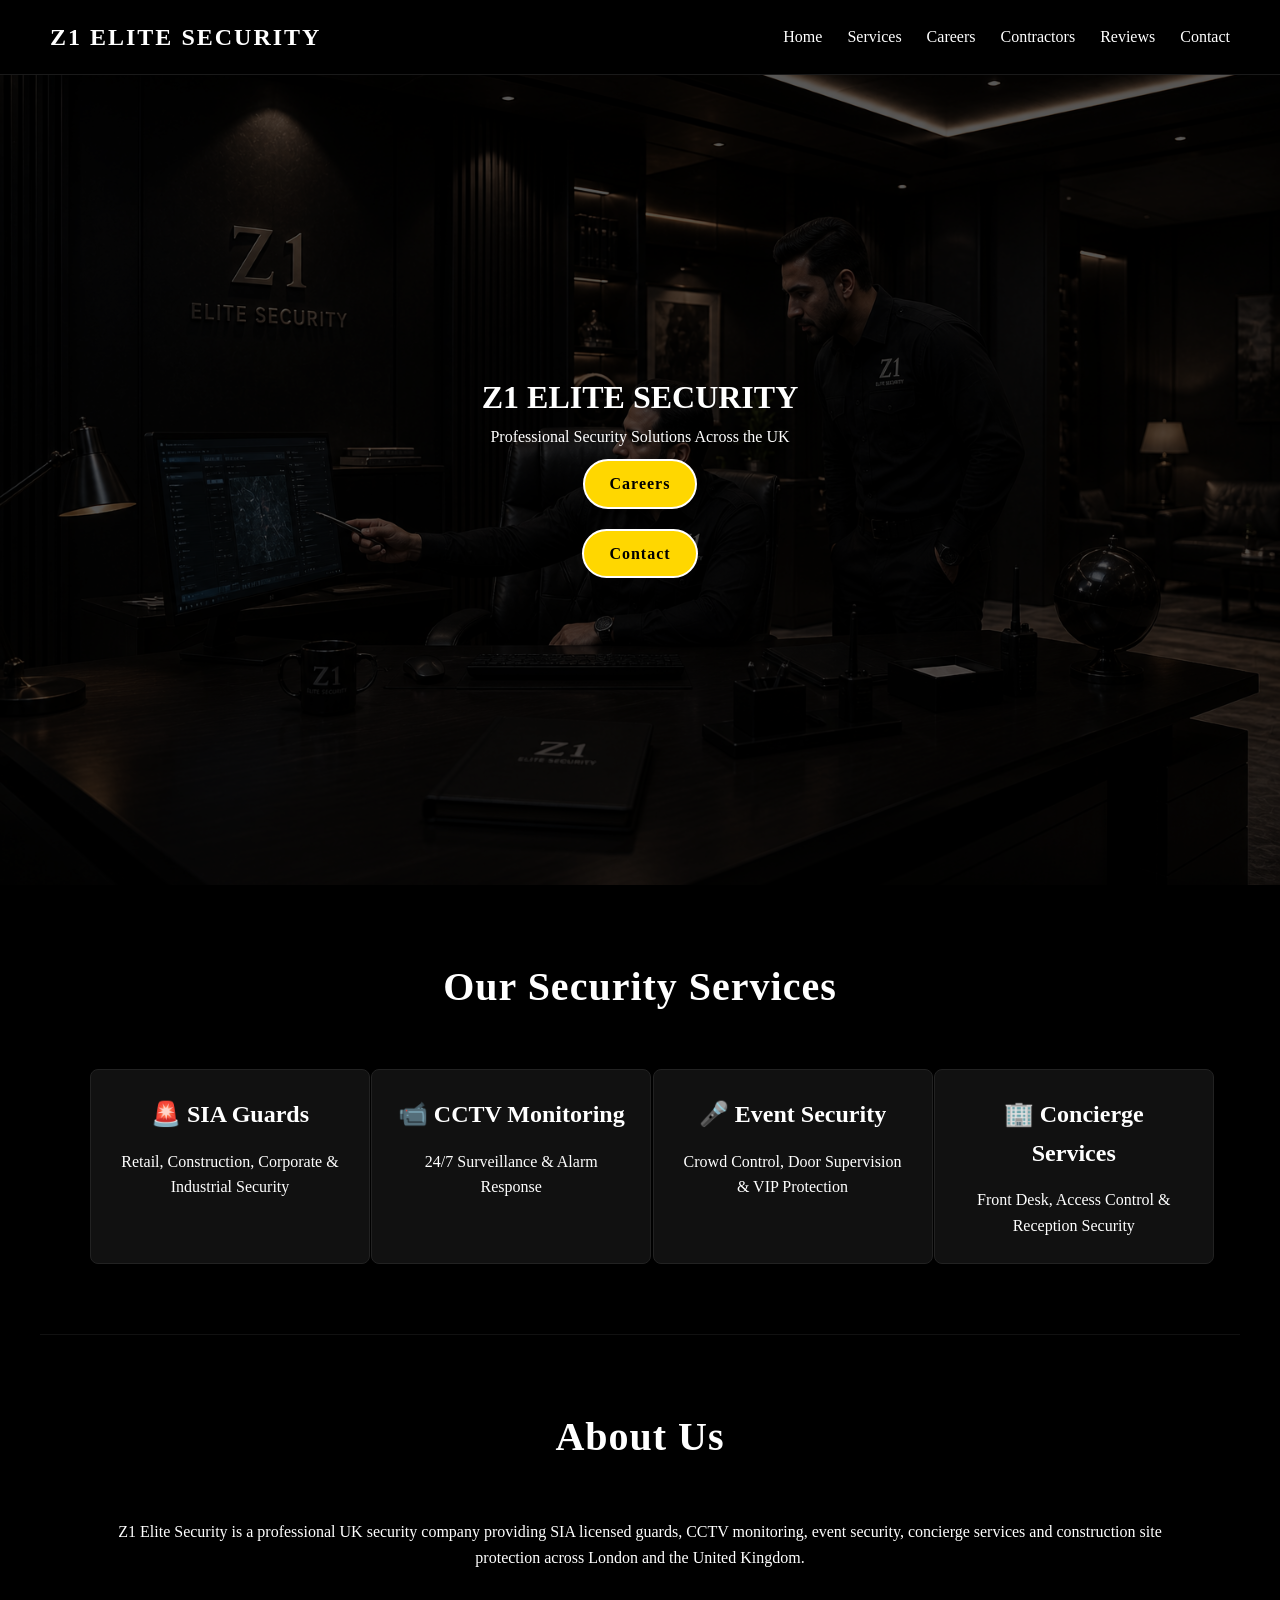
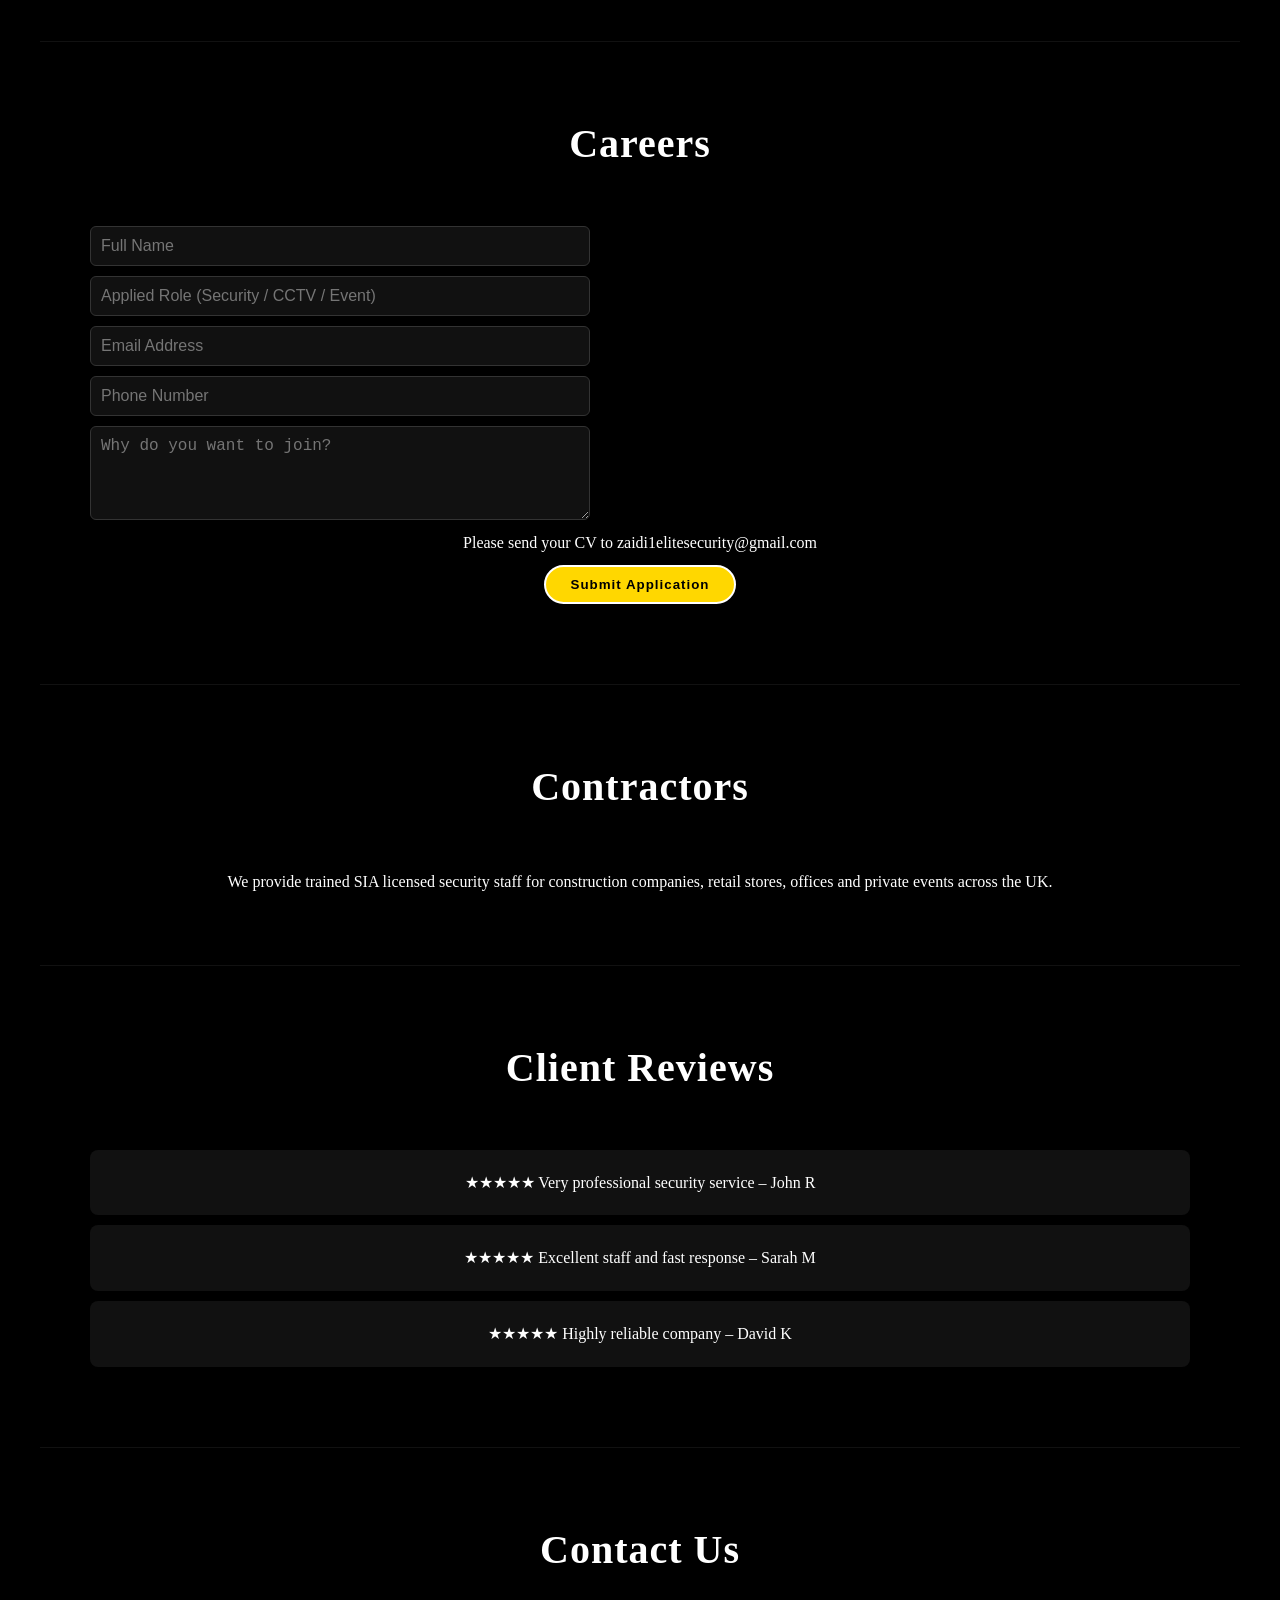
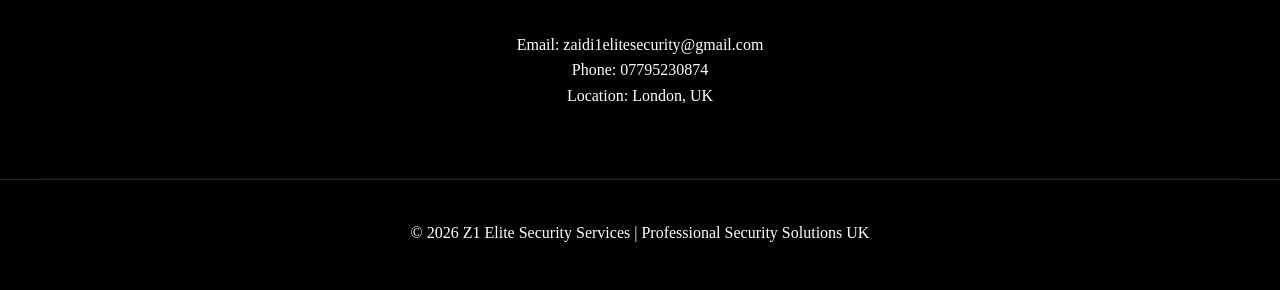
==== commit 7c85da1f: "index.html" ====
--- a/index.html
+++ b/index.html
@@ -154,7 +154,6 @@
   <h2>Our Security Services</h2>
 
   <div class="services-grid">
-
     <div class="service-card">
       <h3>🚨 SIA Guards</h3>
       <p>Retail, Construction, Corporate & Industrial Security</p>
@@ -174,7 +173,6 @@
       <h3>🏢 Concierge Services</h3>
       <p>Front Desk, Access Control & Reception Security</p>
     </div>
-
   </div>
 </div>
 
@@ -188,11 +186,11 @@
   </p>
 </div>
 
-<!-- CAREERS (FIXED + CV UPLOAD REAL FORM) -->
+<!-- CAREERS (CV UPLOAD REMOVED ONLY) -->
 <div class="section" id="careers">
   <h2>Careers</h2>
 
-  <form class="form" action="https://formspree.io/f/mykoeplb" method="POST" enctype="multipart/form-data">
+  <form class="form" action="https://formspree.io/f/mykoeplb" method="POST">
 
     <input type="text" name="name" placeholder="Full Name" required>
 
@@ -202,10 +200,11 @@
 
     <input type="tel" name="phone" placeholder="Phone Number">
 
-    <label>Upload CV:</label>
-    <input type="file" name="cv" required>
-
     <textarea name="message" rows="4" placeholder="Why do you want to join?"></textarea>
+
+    <p style="margin-top:10px;">
+      Please send your CV to zaidi1elitesecurity@gmail.com
+    </p>
 
     <button class="btn" type="submit">Submit Application</button>
   </form>
@@ -227,7 +226,6 @@
   <div class="review">★★★★★ Very professional security service – John R</div>
   <div class="review">★★★★★ Excellent staff and fast response – Sarah M</div>
   <div class="review">★★★★★ Highly reliable company – David K</div>
-
 </div>
 
 <!-- CONTACT -->
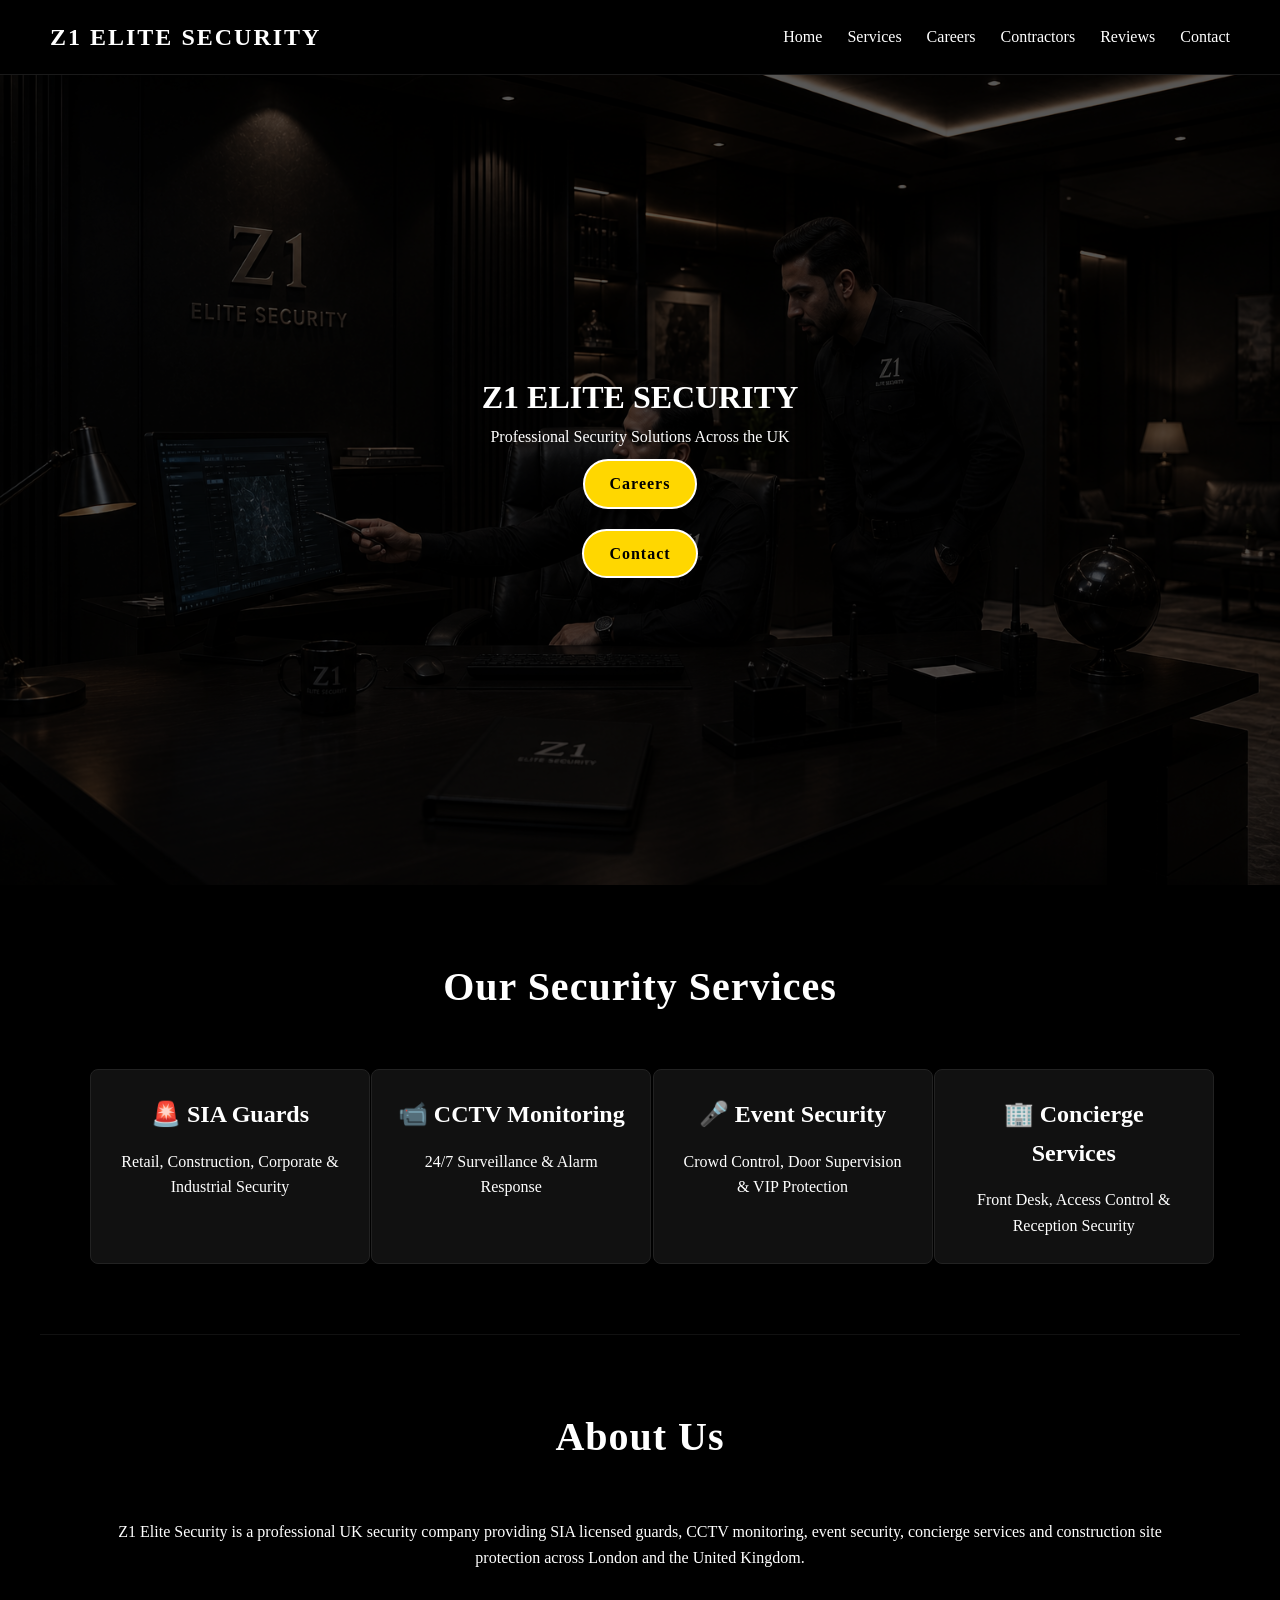
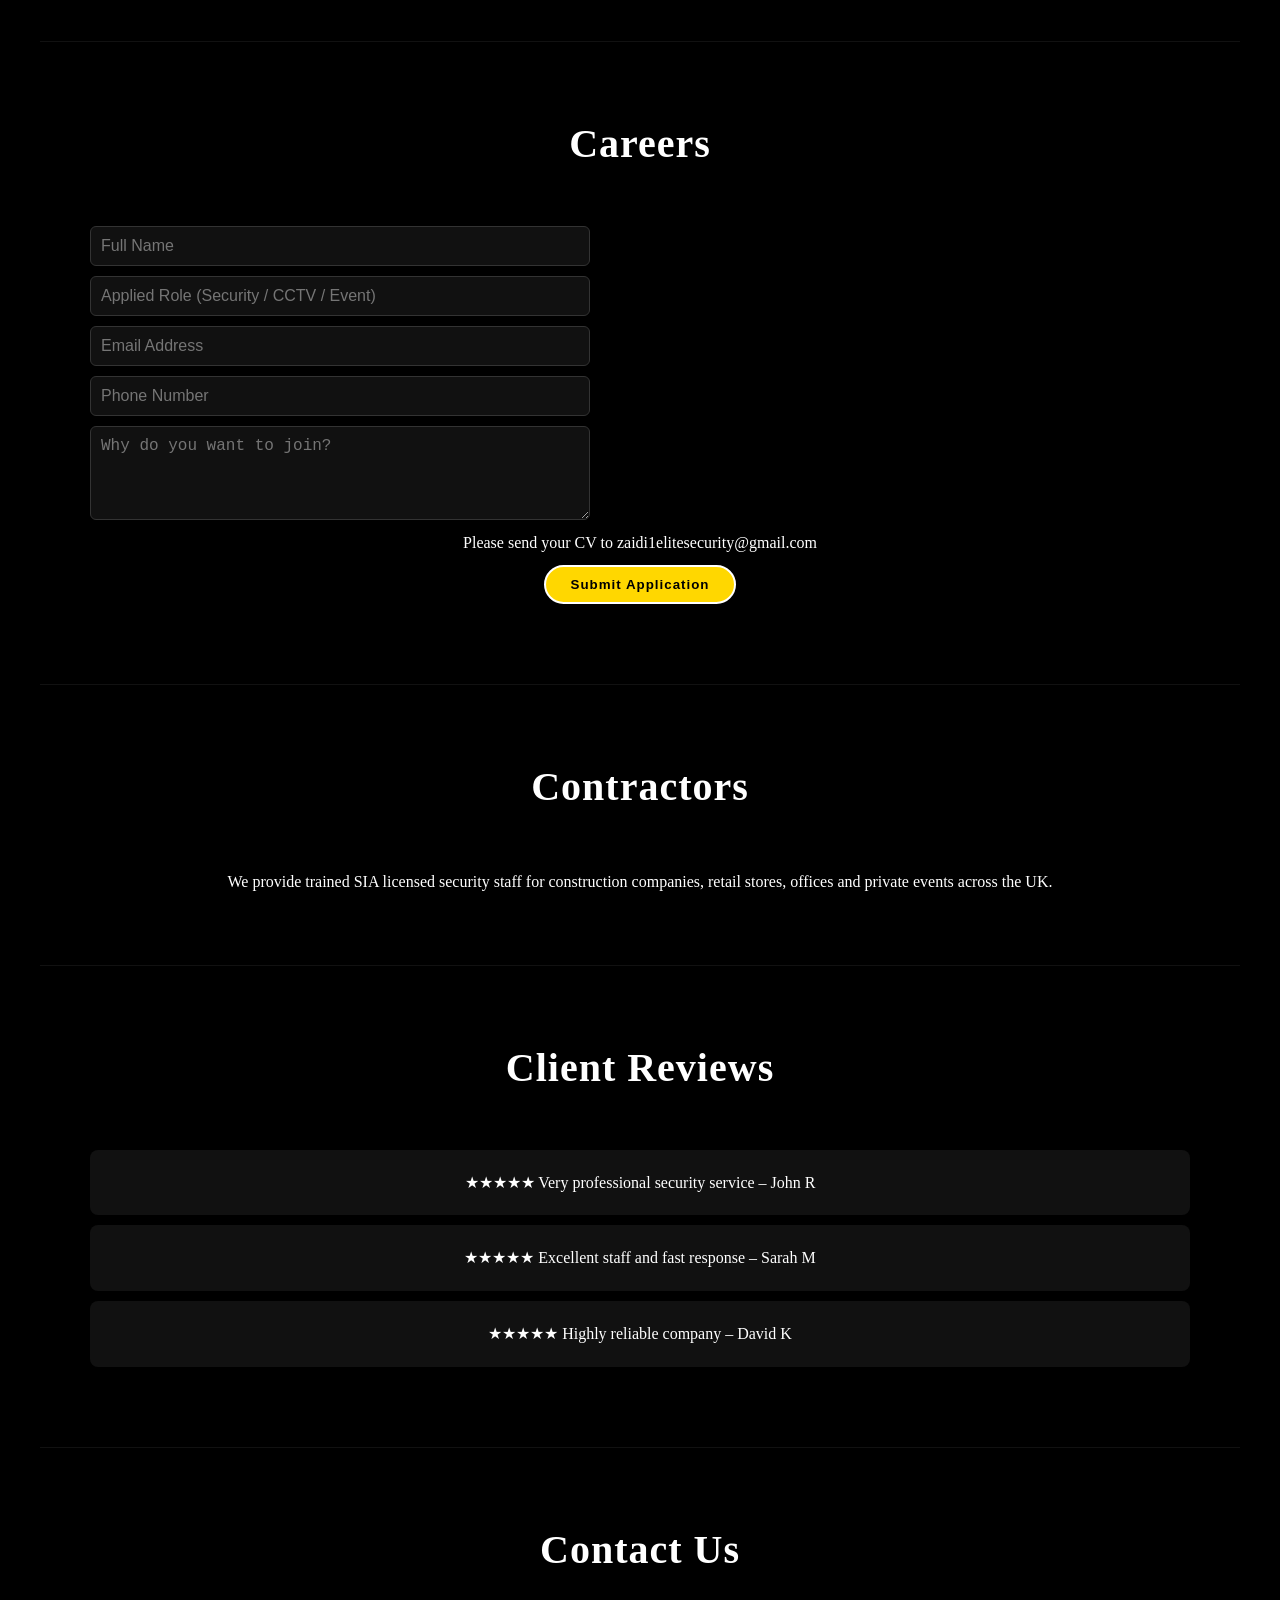
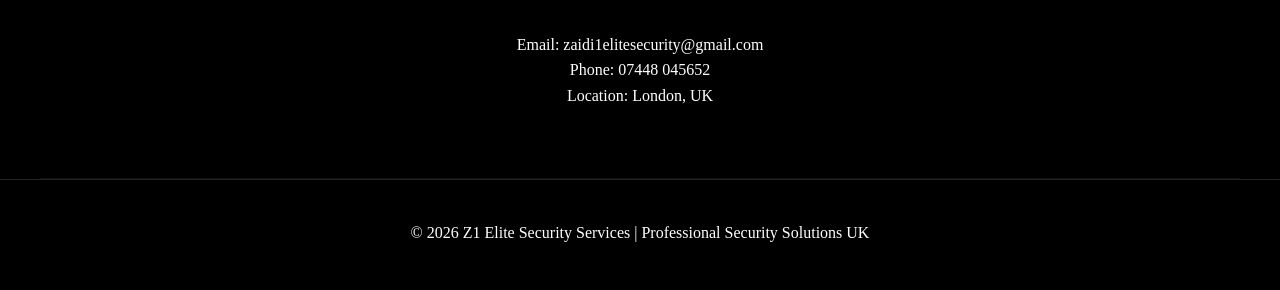
==== commit b5984859: "Update index.html" ====
--- a/index.html
+++ b/index.html
@@ -233,7 +233,7 @@
   <h2>Contact Us</h2>
 
   <p>Email: zaidi1elitesecurity@gmail.com</p>
-  <p>Phone: 07795230874</p>
+  <p>Phone: 07448 045652</p>
   <p>Location: London, UK</p>
 </div>
 
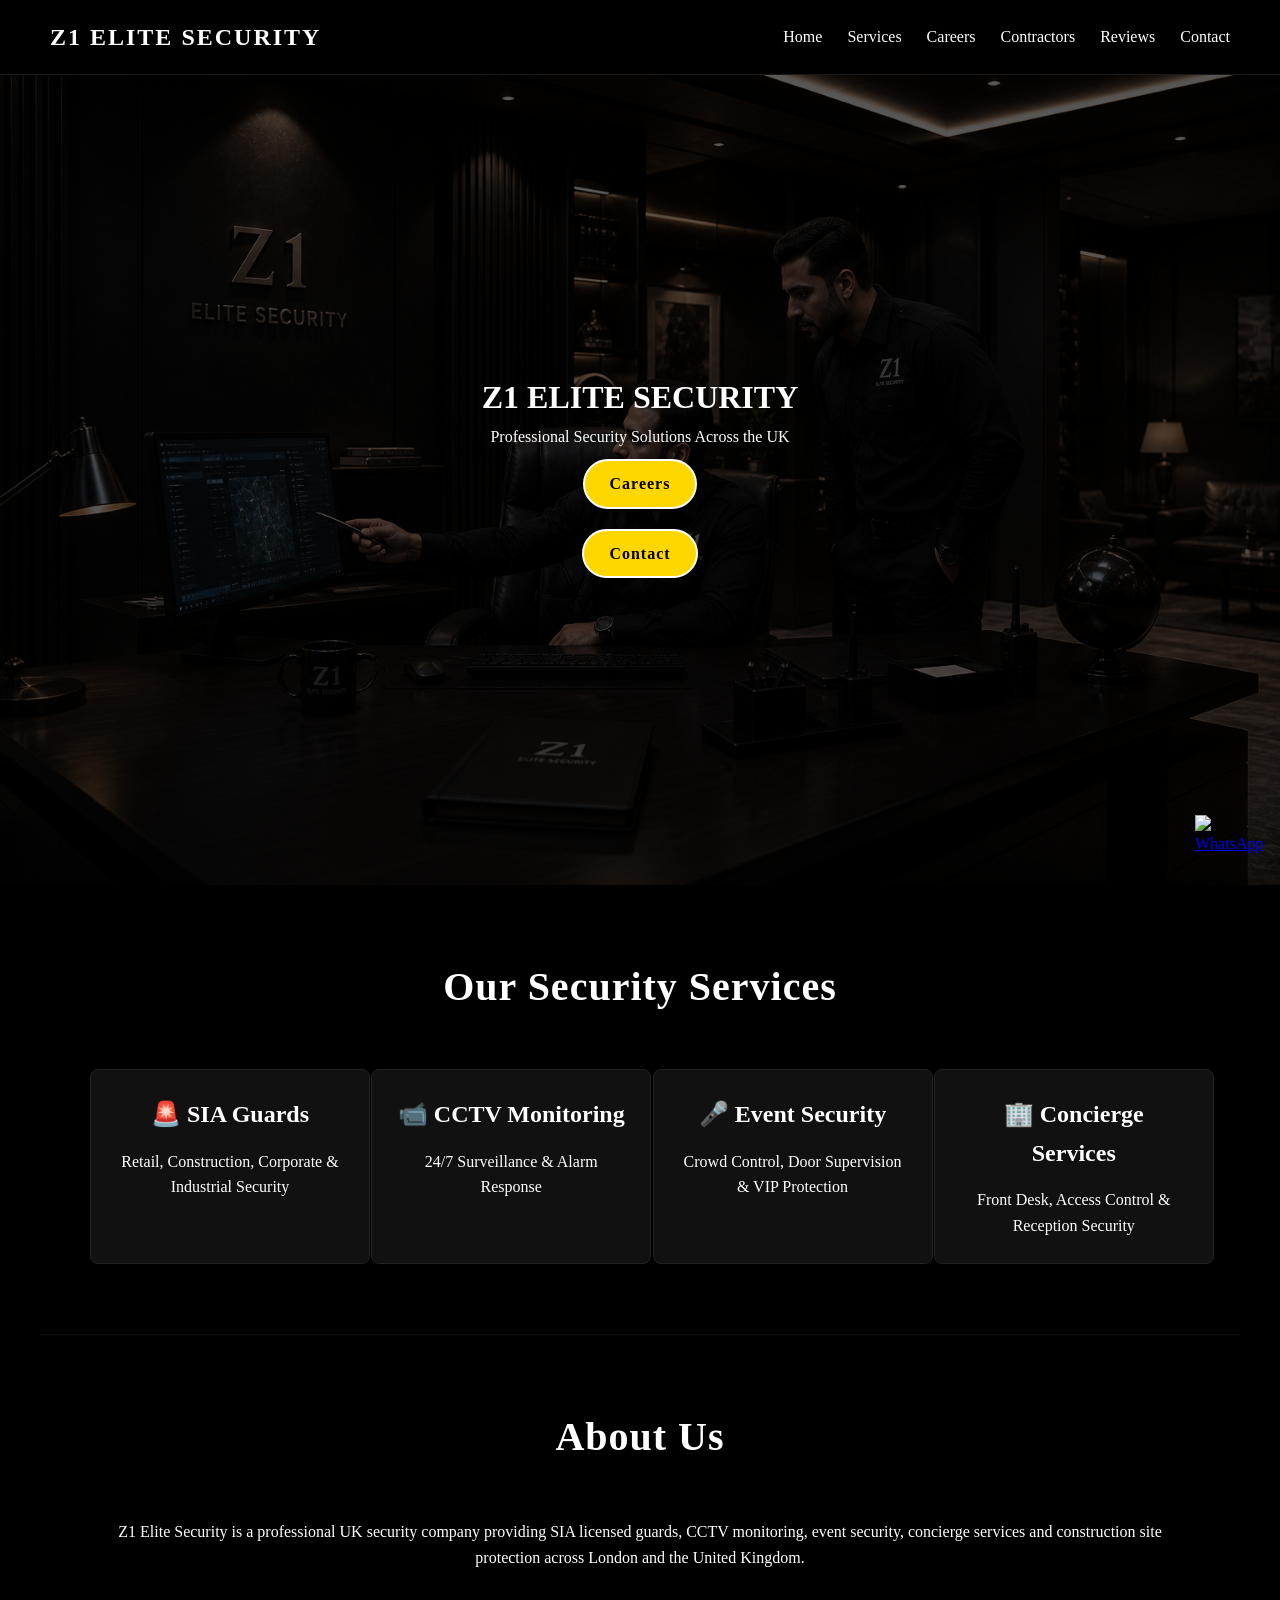
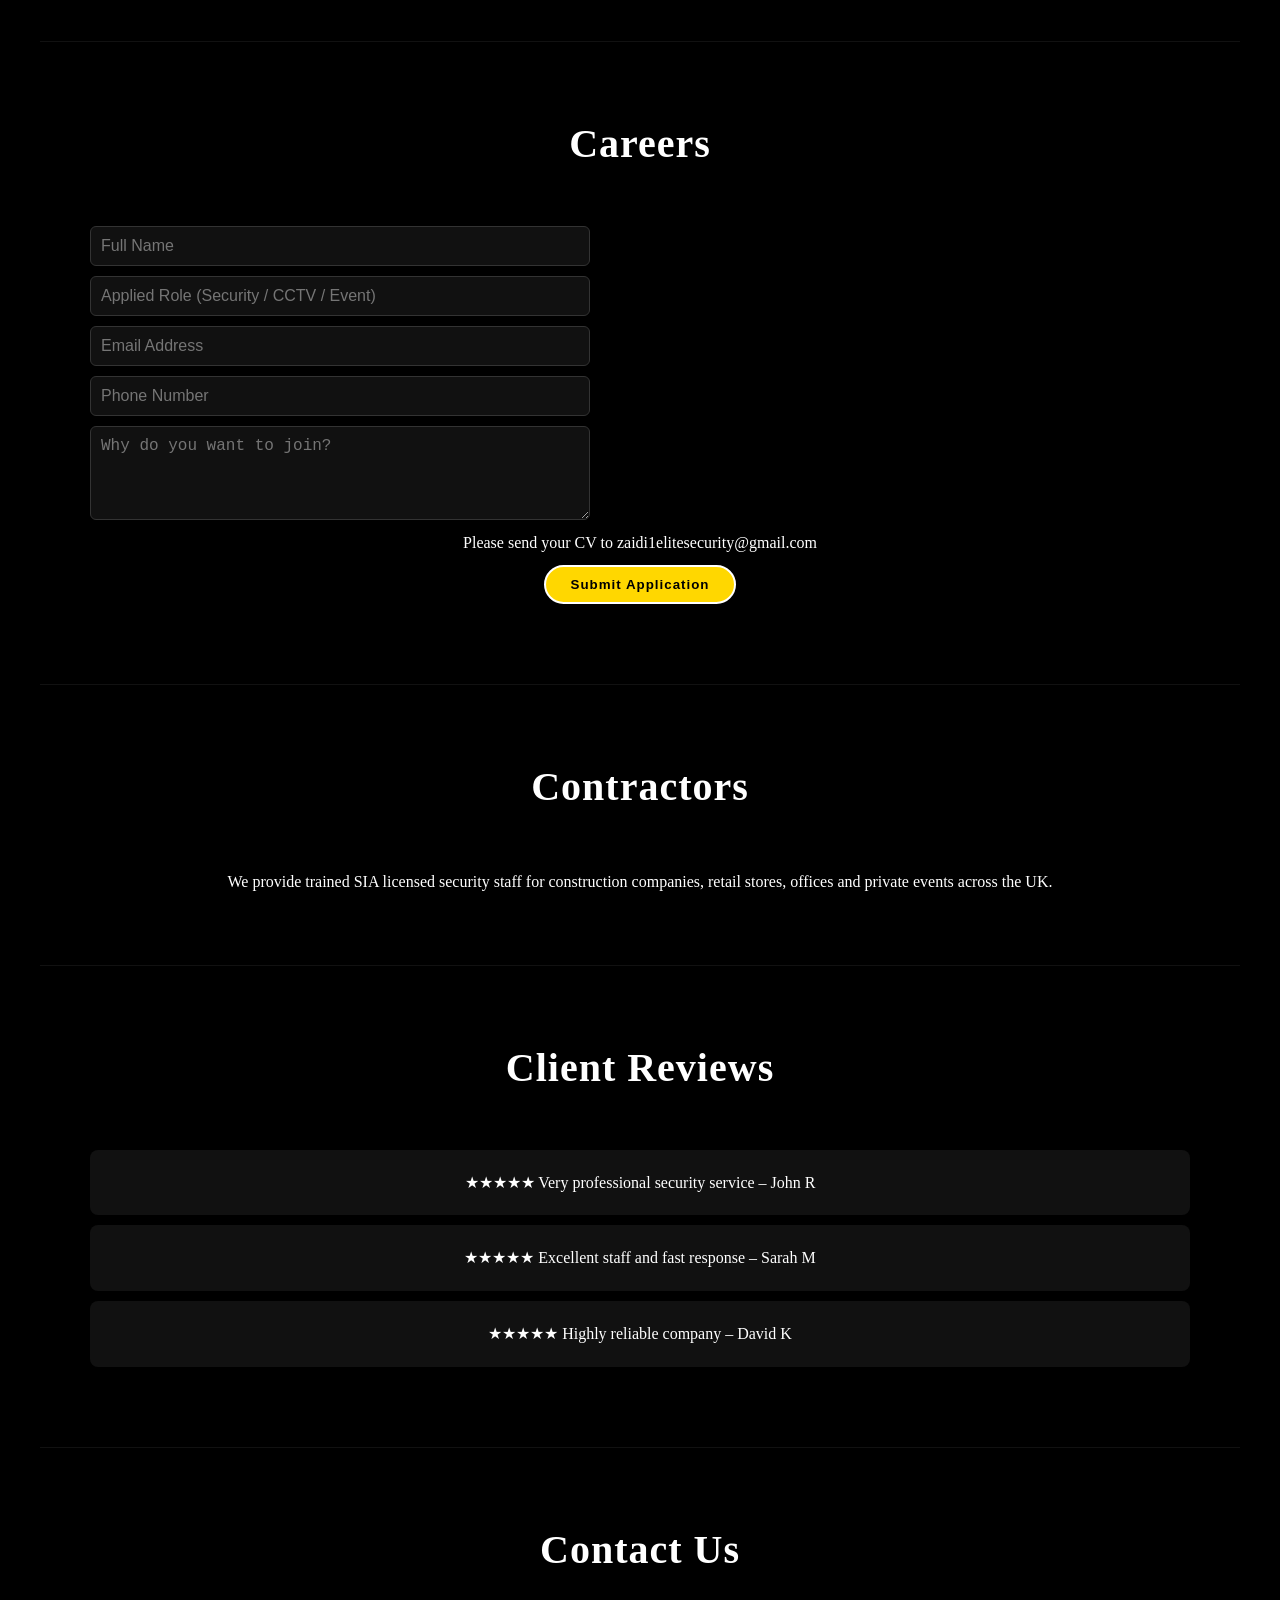
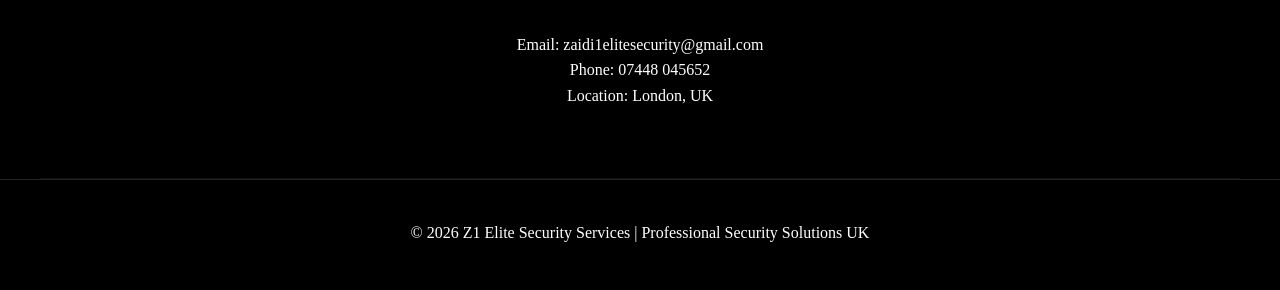
==== commit 9149a18d: "Update index.html" ====
--- a/index.html
+++ b/index.html
@@ -121,6 +121,21 @@
       padding:40px;
       background:#000;
       border-top:1px solid #222;
+    }
+
+    /* WhatsApp Button */
+    .whatsapp-float{
+      position:fixed;
+      width:60px;
+      height:60px;
+      bottom:25px;
+      right:25px;
+      z-index:9999;
+    }
+
+    .whatsapp-float img{
+      width:100%;
+      height:100%;
     }
   </style>
 </head>
@@ -186,7 +201,7 @@
   </p>
 </div>
 
-<!-- CAREERS (CV UPLOAD REMOVED ONLY) -->
+<!-- CAREERS -->
 <div class="section" id="careers">
   <h2>Careers</h2>
 
@@ -241,5 +256,10 @@
   © 2026 Z1 Elite Security Services | Professional Security Solutions UK
 </footer>
 
+<!-- WhatsApp Button -->
+<a href="https://wa.me/447448045652" class="whatsapp-float" target="_blank">
+  <img src="https://cdn-icons-png.flaticon.com/512/733/733585.png" alt="WhatsApp">
+</a>
+
 </body>
 </html>
